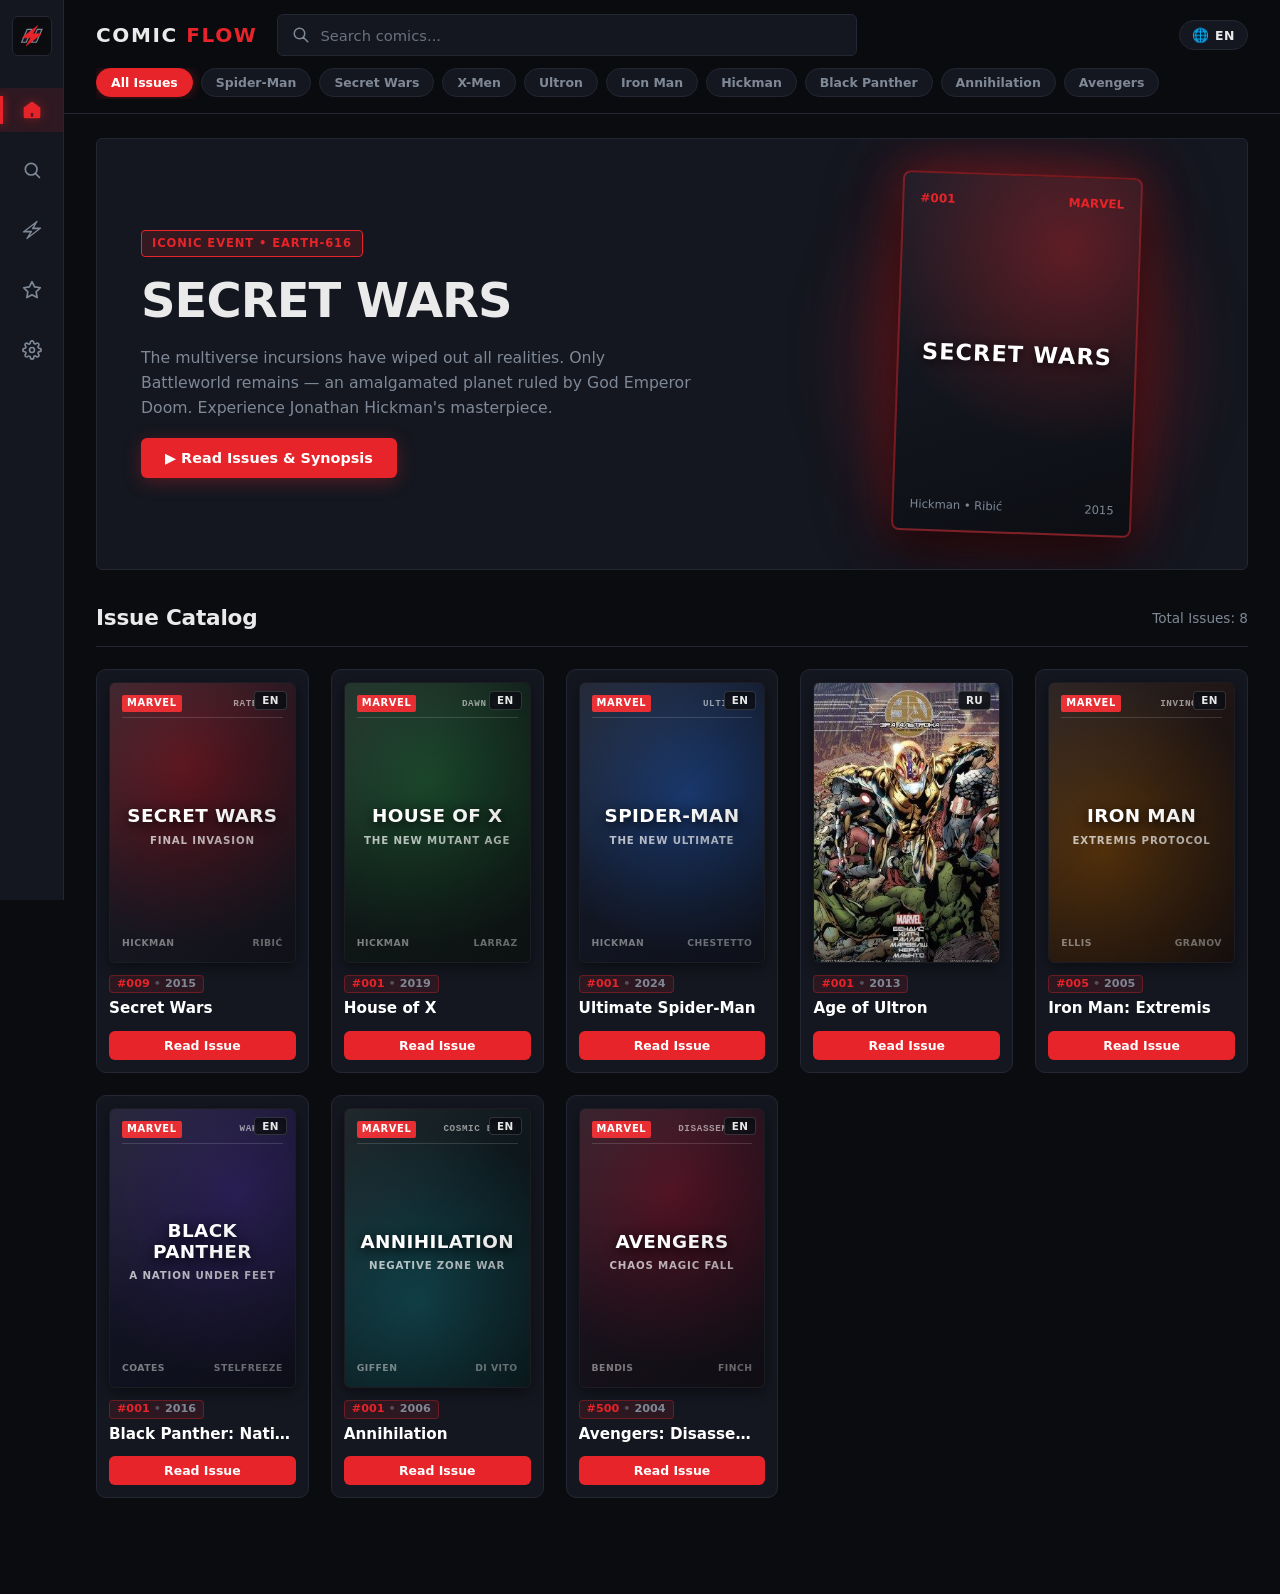
==== index.html @ 9a9f8f27 "refactor(catalog): remove hardcoded static cards and timeline items in favor of dynamic JS rendering" ====
<!DOCTYPE html>
<html lang="uk">

<head>
    <meta charset="UTF-8">
    <meta name="viewport" content="width=device-width, initial-scale=1.0, viewport-fit=cover">
    <title>ComicFlow</title>
    <meta name="theme-color" id="meta-theme-color" content="#0B0C10">
    <meta name="mobile-web-app-capable" content="yes">
    <meta name="apple-mobile-web-app-capable" content="yes">
    <meta name="apple-mobile-web-app-status-bar-style" content="black-translucent">
    <meta name="apple-mobile-web-app-title" content="ComicFlow">
    <meta name="application-name" content="ComicFlow">
    <link id="dynamic-favicon" rel="icon" type="image/svg+xml" href="favicon.svg">
    <link id="dynamic-apple-icon" rel="apple-touch-icon" href="favicon.svg">
    <link rel="manifest" href="manifest.json">
    <link rel="stylesheet" href="comicflow.css">
    <script>
        try {
            const a = localStorage.getItem('comicflow_accent');
            if (a) {
                document.documentElement.style.setProperty('--accent', a);
                const h = a.replace('#', '');
                const r = parseInt(h.substring(0, 2), 16);
                const g = parseInt(h.substring(2, 4), 16);
                const b = parseInt(h.substring(4, 6), 16);
                document.documentElement.style.setProperty('--accent-rgb', `${r}, ${g}, ${b}`);
            }
        } catch (_) { }
    </script>
    <script src="comicflow.js" defer></script>
</head>

<body>
    <div id="preloader-overlay" class="preloader-overlay">
        <div class="logo-link anim-strike no-box" id="preloader-logo" style="--logo-size: 88px;" title="ComicFlow">
            <svg class="logo-icon" viewBox="0 0 64 64" fill="none" xmlns="http://www.w3.org/2000/svg">
                <polygon class="panel-left" pathLength="100" points="10,46 22,18 32,18 20,46" fill="#141720"
                    stroke="var(--text-muted)" stroke-width="2.5"></polygon>
                <polygon class="panel-right" pathLength="100" points="32,46 44,18 54,18 42,46" fill="#141720"
                    stroke="var(--text-muted)" stroke-width="2.5"></polygon>
                <g class="bolt-anim">
                    <g class="bolt-pos" transform="translate(32, 32) skewX(-25) scale(2.15) translate(-12, -12)">
                        <path class="bolt-path" pathLength="100"
                            d="M13 2L4.09344 12.6879C3.74463 13.1064 3.57023 13.3157 3.56756 13.4925C3.56524 13.6461 3.63372 13.7923 3.75324 13.8889C3.89073 14 4.16316 14 4.70802 14H12L11 22L19.9065 11.3121C20.2553 10.8936 20.4297 10.6843 20.4324 10.5075C20.4347 10.3539 20.3663 10.2077 20.2467 10.1111C20.1092 10 19.8368 10 19.292 10H12L13 2Z">
                        </path>
                    </g>
                </g>
            </svg>
        </div>
        <div class="preloader-meta">
            <div class="preloader-text">
                Завантаження <span class="preloader-comic">Comic</span><span class="preloader-flow">Flow</span>
            </div>
            <div class="loader-bar-track">
                <div class="loader-bar-fill"></div>
            </div>
        </div>
    </div>

    <div class="app-container">
        <aside class="sidebar" aria-label="Навігація">
            <div class="logo-link anim-strike" id="logo-button" title="ComicFlow">
                <svg class="logo-icon" viewBox="0 0 64 64" fill="none" xmlns="http://www.w3.org/2000/svg">
                    <polygon class="panel-left" pathLength="100" points="10,46 22,18 32,18 20,46" fill="#141720"
                        stroke="var(--text-muted)" stroke-width="2.5"></polygon>
                    <polygon class="panel-right" pathLength="100" points="32,46 44,18 54,18 42,46" fill="#141720"
                        stroke="var(--text-muted)" stroke-width="2.5"></polygon>
                    <g class="bolt-anim">
                        <g class="bolt-pos" transform="translate(32, 32) skewX(-25) scale(2.15) translate(-12, -12)">
                            <path class="bolt-path" pathLength="100"
                                d="M13 2L4.09344 12.6879C3.74463 13.1064 3.57023 13.3157 3.56756 13.4925C3.56524 13.6461 3.63372 13.7923 3.75324 13.8889C3.89073 14 4.16316 14 4.70802 14H12L11 22L19.9065 11.3121C20.2553 10.8936 20.4297 10.6843 20.4324 10.5075C20.4347 10.3539 20.3663 10.2077 20.2467 10.1111C20.1092 10 19.8368 10 19.292 10H12L13 2Z">
                            </path>
                        </g>
                    </g>
                </svg>
            </div>

            <nav class="sidebar-nav">
                <button class="nav-btn active" data-view="home" data-i18n-title="navHome" title="Головна"><svg
                        viewBox="0 0 24 24" fill="none" stroke="currentColor" stroke-width="2" stroke-linecap="round"
                        stroke-linejoin="round">
                        <path fill-rule="evenodd" clip-rule="evenodd"
                            d="M3 9.5L12 3l9 6.5V20a1 1 0 0 1-1 1H4a1 1 0 0 1-1-1V9.5z M9.5 21v-6a0.5.5 0 0 1 .5-.5h4a0.5.5 0 0 1 .5.5v6z">
                        </path>
                    </svg></button>
                <button class="nav-btn" data-view="search" id="nav-search-btn" data-i18n-title="navSearch"
                    title="Пошук"><svg viewBox="0 0 24 24" fill="none" stroke="currentColor" stroke-width="2"
                        stroke-linecap="round" stroke-linejoin="round">
                        <circle cx="11" cy="11" r="7"></circle>
                        <line x1="21" y1="21" x2="16" y2="16"></line>
                    </svg></button>
                <button class="nav-btn" data-view="chronology" data-i18n-title="navChronology" title="Хронології"><svg
                        viewBox="0 0 24 24" fill="none" stroke="currentColor" stroke-width="2" stroke-linecap="round"
                        stroke-linejoin="round">
                        <g class="chrono-nav-bolt" transform="translate(12, 12) skewX(-25) translate(-12, -12)">
                            <polygon points="13 2 3 14 12 14 11 22 21 10 12 10 13 2"></polygon>
                        </g>
                    </svg></button>
                <button class="nav-btn" data-view="bookmarks" data-i18n-title="navBookmarks" title="Закладки"><svg
                        viewBox="0 0 24 24" fill="none" stroke="currentColor" stroke-width="2" stroke-linecap="round"
                        stroke-linejoin="round">
                        <polygon
                            points="12 2 15.09 8.26 22 9.27 17 14.14 18.18 21.02 12 17.77 5.82 21.02 7 14.14 2 9.27 8.91 8.26 12 2">
                        </polygon>
                    </svg></button>
                <button class="nav-btn" data-view="settings" data-action="settings" data-i18n-title="navSettings"
                    title="Налаштування"><svg viewBox="0 0 24 24" fill="none" stroke="currentColor" stroke-width="2"
                        stroke-linecap="round" stroke-linejoin="round">
                        <path fill-rule="evenodd" clip-rule="evenodd"
                            d="M19.4 15a1.65 1.65 0 0 0 .33 1.82l.06.06a2 2 0 0 1 0 2.83 2 2 0 0 1-2.83 0l-.06-.06a1.65 1.65 0 0 0-1.82-.33 1.65 1.65 0 0 0-1 1.51V21a2 2 0 0 1-2 2 2 2 0 0 1-2-2v-.09A1.65 1.65 0 0 0 9 19.4a1.65 1.65 0 0 0-1.82.33l-.06.06a2 2 0 0 1-2.83 0 2 2 0 0 1 0-2.83l.06-.06a1.65 1.65 0 0 0 .33-1.82 1.65 1.65 0 0 0-1.51-1H3a2 2 0 0 1-2-2 2 2 0 0 1 2-2h.09A1.65 1.65 0 0 0 4.6 9a1.65 1.65 0 0 0-.33-1.82l-.06-.06a2 2 0 0 1 0-2.83 2 2 0 0 1 2.83 0l.06.06a1.65 1.65 0 0 0 1.82.33H9a1.65 1.65 0 0 0 1-1.51V3a2 2 0 0 1 2-2 2 2 0 0 1 2 2v.09a1.65 1.65 0 0 0 1 1.51 1.65 1.65 0 0 0 1.82-.33l.06-.06a2 2 0 0 1 2.83 0 2 2 0 0 1 0 2.83l-.06.06a1.65 1.65 0 0 0-.33 1.82V9a1.65 1.65 0 0 0 1.51 1H21a2 2 0 0 1 2 2 2 2 0 0 1-2 2h-.09a1.65 1.65 0 0 0-1.51 1zM12 9a3 3 0 1 0 0 6 3 3 0 1 0 0-6z">
                        </path>
                    </svg></button>
            </nav>
        </aside>

        <div class="main-content">
            <header class="header">
                <div class="header-top">
                    <div class="brand-box" id="brand-button">
                        <div class="brand-title">COMIC <span>FLOW</span></div>
                    </div>

                    <form class="search-form" id="search-form">
                        <label for="search-input">
                            <input required="" autocomplete="off" placeholder="Пошук..." id="search-input" type="text">
                            <div class="search-icon" role="button" aria-label="Пошук">
                                <svg stroke-width="2" stroke="currentColor" viewBox="0 0 24 24" fill="none"
                                    xmlns="http://www.w3.org/2000/svg" class="swap-on">
                                    <path d="M21 21l-6-6m2-5a7 7 0 11-14 0 7 7 0 0114 0z" stroke-linejoin="round"
                                        stroke-linecap="round"></path>
                                </svg>
                            </div>
                            <button type="reset" class="search-close-btn" id="search-clear-btn"
                                aria-label="Очистити пошук">
                                <svg viewBox="0 0 20 20" xmlns="http://www.w3.org/2000/svg">
                                    <path clip-rule="evenodd"
                                        d="M4.293 4.293a1 1 0 011.414 0L10 8.586l4.293-4.293a1 1 0 111.414 1.414L11.414 10l4.293 4.293a1 1 0 01-1.414 1.414L10 11.414l-4.293 4.293a1 1 0 01-1.414-1.414L8.586 10 4.293 5.707a1 1 0 010-1.414z"
                                        fill-rule="evenodd"></path>
                                </svg>
                            </button>
                        </label>
                    </form>
                    <div class="lang-switch-box">
                        <button class="lang-btn" id="lang-menu-btn" aria-label="Зміна мови" title="Мова / Language">
                            <span class="lang-globe">🌐</span>
                            <span class="lang-curr-label" id="lang-curr-label">UA</span>
                        </button>
                    </div>
                </div>

                <div class="tags-bar" id="tags-bar" role="tablist"></div>
            </header>

            <div class="views-container">
                <section class="app-view active" id="view-home">
                    <section class="hero">
                        <div class="hero-content">
                            <span class="badge">Культова подія • Earth-616</span>
                            <h1 class="hero-title">SECRET WARS</h1>
                            <p class="hero-desc">
                                Зіткнення мультивсесвітів знищило залишки реальності. Залишився лише Світ Битв — планета
                                під абсолютною владою Доктора Дума. Пориньте у культову сагу Джонатана Гікмана та
                                дізнайтеся, як герої борються за відновлення всесвіту.
                            </p>
                            <button class="hero-read-btn js-open-title" data-comic-id="secret-wars">
                                ▶ До випусків та опису
                            </button>
                        </div>

                        <div class="hero-art">
                            <div class="hero-poster">
                                <div class="poster-header">
                                    <span>#001</span>
                                    <span>MARVEL</span>
                                </div>
                                <div class="poster-logo">SECRET WARS</div>
                                <div class="poster-footer">
                                    <span>Hickman • Ribić</span>
                                    <span>2015</span>
                                </div>
                            </div>
                        </div>
                    </section>

                    <main class="catalog">
                        <div class="catalog-header">
                            <h2 data-i18n="catalogTitle">Каталог випусків</h2>
                            <span class="results-counter" id="results-counter"></span>
                        </div>

                        <div class="catalog-grid" id="catalog-grid">
                            <div class="empty-state" id="empty-state" style="display: none;">
                                <div class="empty-icon">⌕</div>
                                <div class="empty-title" data-i18n="emptyTitle">Нічого не знайдено</div>
                                <div class="empty-desc" data-i18n="emptyDesc">За вашим запитом не знайдено жодного
                                    випуску. Спробуйте змінити ключове слово або скористайтеся підказками вгорі.</div>
                                <button class="reset-search-btn" id="reset-search-btn" data-i18n="emptyBtn">Показати всі
                                    випуски</button>
                            </div>
                        </div>
                    </main>
                </section>

                <section class="app-view" id="view-search">
                    <div class="panel-page">

                        <div class="search-top-bar-row">
                            <button class="back-to-catalog-btn mobile-search-back-btn"
                                title="Назад до каталогу">←</button>
                            <form class="search-form search-panel-form" id="search-panel-form">
                                <label for="search-panel-input">
                                    <input required="" autocomplete="off" placeholder="Пошук..." id="search-panel-input"
                                        type="text">
                                    <div class="search-icon" role="button" aria-label="Пошук">
                                        <svg stroke-width="2" stroke="currentColor" viewBox="0 0 24 24" fill="none"
                                            xmlns="http://www.w3.org/2000/svg" class="swap-on">
                                            <path d="M21 21l-6-6m2-5a7 7 0 11-14 0 7 7 0 0114 0z"
                                                stroke-linejoin="round" stroke-linecap="round"></path>
                                        </svg>
                                    </div>
                                    <button type="reset" class="search-close-btn" id="search-panel-clear"
                                        aria-label="Очистити пошук">
                                        <svg viewBox="0 0 20 20" xmlns="http://www.w3.org/2000/svg">
                                            <path clip-rule="evenodd"
                                                d="M4.293 4.293a1 1 0 011.414 0L10 8.586l4.293-4.293a1 1 0 111.414 1.414L11.414 10l4.293 4.293a1 1 0 01-1.414 1.414L10 11.414l-4.293 4.293a1 1 0 01-1.414-1.414L8.586 10 4.293 5.707a1 1 0 010-1.414z"
                                                fill-rule="evenodd"></path>
                                        </svg>
                                    </button>
                                </label>
                            </form>
                        </div>

                        <div class="search-section" id="search-history-section">
                            <div class="search-section-header">
                                <span class="search-section-title" data-i18n="searchRecent">⏱ Останні пошуки</span>
                                <button type="button" class="search-clear-history-btn" id="clear-all-history"
                                    data-i18n="searchClearAll">Очистити
                                    все</button>
                            </div>
                            <div class="history-tags-list" id="history-tags-list"></div>
                        </div>

                        <div class="search-section">
                            <div class="search-section-header">
                                <span class="search-section-title" data-i18n="searchTrending">🔥 Популярне зараз у
                                    тренді</span>
                            </div>
                            <div class="trending-grid" id="trending-grid">
                                <div class="trending-item" data-query="Secret Wars">
                                    <div class="trending-left">
                                        <span class="trending-rank">1</span>
                                        <span class="trending-query">Secret Wars</span>
                                    </div>
                                    <span class="trending-badge" data-i18n="trendingMultiverse">Мультивсесвіт</span>
                                </div>
                                <div class="trending-item" data-query="Spider-Man">
                                    <div class="trending-left">
                                        <span class="trending-rank">2</span>
                                        <span class="trending-query">Spider-Man</span>
                                    </div>
                                    <span class="trending-badge">Ultimate 1610</span>
                                </div>
                                <div class="trending-item" data-query="House of X">
                                    <div class="trending-left">
                                        <span class="trending-rank">3</span>
                                        <span class="trending-query">House of X</span>
                                    </div>
                                    <span class="trending-badge" data-i18n="trendingKrakoa">Кракоа</span>
                                </div>
                                <div class="trending-item" data-query="Ultron">
                                    <div class="trending-left">
                                        <span class="trending-rank">4</span>
                                        <span class="trending-query">Age of Ultron</span>
                                    </div>
                                    <span class="trending-badge" data-i18n="trendingCrossover">Кросовер</span>
                                </div>
                                <div class="trending-item" data-query="Annihilation">
                                    <div class="trending-left">
                                        <span class="trending-rank">5</span>
                                        <span class="trending-query">Annihilation</span>
                                    </div>
                                    <span class="trending-badge" data-i18n="trendingCosmos">Космос</span>
                                </div>
                                <div class="trending-item" data-query="Iron Man">
                                    <div class="trending-left">
                                        <span class="trending-rank">6</span>
                                        <span class="trending-query">Iron Man: Extremis</span>
                                    </div>
                                    <span class="trending-badge" data-i18n="trendingClassic">Класика</span>
                                </div>
                            </div>
                        </div>

                        <div class="search-section">
                            <div class="search-section-header">
                                <span class="search-section-title" data-i18n="searchQuickFilters">⚡ Швидкі
                                    фільтри</span>
                            </div>
                            <div class="filter-categories-grid">
                                <div class="filter-category-card">
                                    <span class="filter-category-name" data-i18n="filterUniverses">Всесвіти</span>
                                    <div class="filter-category-chips">
                                        <button class="quick-filter-chip" data-query="616">Earth-616</button>
                                        <button class="quick-filter-chip" data-query="1610">Ultimate 1610</button>
                                        <button class="quick-filter-chip" data-query="cosmic"
                                            data-i18n="filterCosmic">Космічні саги</button>
                                    </div>
                                </div>
                                <div class="filter-category-card">
                                    <span class="filter-category-name" data-i18n="filterAuthors">Автори</span>
                                    <div class="filter-category-chips">
                                        <button class="quick-filter-chip" data-query="Гікман">Джонатан Гікман</button>
                                        <button class="quick-filter-chip" data-query="Бендіс">Браян Бендіс</button>
                                        <button class="quick-filter-chip" data-query="Елліс">Воррен Елліс</button>
                                    </div>
                                </div>
                                <div class="filter-category-card">
                                    <span class="filter-category-name" data-i18n="filterTeams">Команди та події</span>
                                    <div class="filter-category-chips">
                                        <button class="quick-filter-chip" data-query="Avengers"
                                            data-i18n="filterAvengers">Месники</button>
                                        <button class="quick-filter-chip" data-query="X-Men" data-i18n="filterXMen">Люди
                                            Ікс</button>
                                        <button class="quick-filter-chip" data-query="events"
                                            data-i18n="filterEvents">Глобальні події</button>
                                    </div>
                                </div>
                            </div>
                        </div>
                    </div>
                </section>

                <section class="app-view" id="view-chronology">
                    <div class="panel-page">
                        <div class="panel-header-bar">
                            <div class="panel-heading-wrap">
                                <button class="back-to-catalog-btn" data-i18n-title="backToCatalog"
                                    title="Назад до каталогу">←</button>
                                <div>
                                    <h2 class="panel-title" data-i18n="timelineTitle">Хронології та порядок читання</h2>
                                </div>
                            </div>
                        </div>

                        <div class="event-tabs">
                            <button class="event-tab-btn active" data-event="secret-wars">Secret Wars (2015)</button>
                            <button class="event-tab-btn" data-event="age-of-ultron">Age of Ultron (2013)</button>
                            <button class="event-tab-btn" data-event="annihilation">Annihilation (2006)</button>
                        </div>

                        <div class="timeline-flow" id="timeline-flow"></div>
                    </div>
                </section>

                <section class="app-view" id="view-bookmarks">
                    <div class="panel-page">
                        <div class="panel-header-bar">
                            <div class="panel-heading-wrap">
                                <button class="back-to-catalog-btn" data-i18n-title="backToCatalog"
                                    title="Назад до каталогу">←</button>
                                <div>
                                    <h2 class="panel-title" data-i18n="bookmarksTitle">Моя бібліотека та закладки</h2>
                                </div>
                            </div>
                        </div>

                        <div class="search-section">
                            <span class="search-section-title" data-i18n="secContinueReading">📖 Продовжити
                                читання</span>
                            <div class="continue-grid" id="continue-reading-grid"></div>
                        </div>

                        <div class="search-section">
                            <span class="search-section-title" data-i18n="secSavedComics">★ Збережені комікси на
                                потім</span>
                            <div class="catalog-grid" id="saved-comics-grid"
                                style="grid-template-columns: repeat(auto-fill, minmax(190px, 1fr));"></div>
                        </div>
                    </div>
                </section>



                <section class="app-view" id="view-title">
                    <div class="title-page">
                        <div class="title-breadcrumb-bar">
                            <button class="reader-back-to-title-btn" id="title-quick-back" data-i18n="backToCatalog">←
                                Назад до каталогу</button>
                            <div class="title-breadcrumbs">
                                <a class="breadcrumb-home" id="title-back-catalog" data-i18n="navHome">Каталог</a>
                                <span>›</span>
                                <span id="title-breadcrumb-name">Secret Wars</span>
                            </div>

                        </div>

                        <div class="title-hero-card">
                            <div class="title-header-group">
                                <h1 class="title-main-heading" id="title-main-heading">Secret Wars (2015)</h1>
                                <div class="title-orig-heading" id="title-orig-heading">Marvel Comics • Оригінал:
                                    Secret Wars #1-9</div>
                                <div class="title-rating-pill" id="title-rating-pill">★ 9.8 / 10</div>
                            </div>
                            <div class="title-cover-column">
                                <div class="title-cover-frame" id="title-cover-frame">
                                    <span class="card-lang-pill" id="title-cover-lang-pill">UA</span>
                                    <div class="title-cover-art" id="title-cover-art">
                                        <div class="cover-top-strip">
                                            <span class="cover-publisher" id="title-cover-publisher">MARVEL</span>
                                            <span class="cover-code" id="title-cover-code">RATED T+</span>
                                        </div>
                                        <div class="cover-artwork">
                                            <div class="cover-logo" id="title-cover-logo">SECRET WARS</div>
                                            <div class="cover-subtitle" id="title-cover-sub">FINAL INVASION</div>
                                        </div>
                                        <div class="cover-bottom-strip">
                                            <span id="title-cover-author">HICKMAN</span>
                                            <span id="title-cover-artist">RIBIĆ</span>
                                        </div>
                                    </div>
                                </div>
                            </div>

                            <div class="title-details-column">
                                <div class="title-actions-row">
                                    <button class="title-start-reading-btn" id="title-start-reading-btn"
                                        data-i18n="startReading">
                                        ▶ Почати читати #1
                                    </button>
                                    <button class="title-bookmark-btn" id="title-bookmark-btn" data-i18n="addBookmark">
                                        ★ Додати до закладок
                                    </button>
                                </div>

                                <div class="title-meta-table">
                                    <div class="title-meta-item">
                                        <span class="title-meta-label" data-i18n="metaYear">Рік випуску</span>
                                        <span class="title-meta-value" id="title-meta-year">2015</span>
                                    </div>
                                    <div class="title-meta-item">
                                        <span class="title-meta-label" data-i18n="metaPublisher">Видавець</span>
                                        <span class="title-meta-value" id="title-meta-publisher">Marvel Comics</span>
                                    </div>
                                    <div class="title-meta-item">
                                        <span class="title-meta-label" data-i18n="metaAuthor">Сценарист</span>
                                        <span class="title-meta-value" id="title-meta-author">Джонатан Гікман</span>
                                    </div>
                                    <div class="title-meta-item">
                                        <span class="title-meta-label" data-i18n="metaArtist">Художник</span>
                                        <span class="title-meta-value" id="title-meta-artist">Есад Рибич</span>
                                    </div>
                                    <div class="title-meta-item">
                                        <span class="title-meta-label" data-i18n="metaStatus">Статус</span>
                                        <span class="title-meta-value" id="title-meta-status">Завершено</span>
                                    </div>
                                    <div class="title-meta-item">
                                        <span class="title-meta-label" data-i18n="metaChapters">Розділів /
                                            Випусків</span>
                                        <span class="title-meta-value" id="title-meta-chapters">9 випусків</span>
                                    </div>
                                    <div class="title-meta-item">
                                        <span class="title-meta-label" data-i18n="metaScanLang">Мова видання</span>
                                        <span class="title-meta-value" id="title-meta-scanlang">Оригінал (RU)</span>
                                    </div>
                                </div>

                                <div class="title-genres-list" id="title-genres-list">
                                    <span class="title-genre-badge">Кросовер</span>
                                    <span class="title-genre-badge">Космічні події</span>
                                    <span class="title-genre-badge">Мультивсесвіт</span>
                                </div>
                            </div>
                        </div>

                        <section class="title-synopsis-section">
                            <h3 class="title-synopsis-heading" data-i18n="synopsisHeading">Опис та синопсис</h3>
                            <p class="title-synopsis-text" id="title-synopsis-text">
                                Зіткнення мультивсесвітів знищило залишки реальності...
                            </p>
                        </section>

                        <section class="chapters-section">
                            <div class="chapters-header-bar">
                                <h3 class="chapters-title" data-i18n="chaptersHeading">Список випусків та розділів</h3>
                                <span class="chapters-count-pill" id="chapters-count-pill">9 випусків</span>
                            </div>
                            <div class="chapters-list" id="chapters-list">
                            </div>
                        </section>
                    </div>
                </section>

                <section class="app-view" id="view-reader">
                    <div class="reader-page">
                        <header class="reader-navbar">
                            <div class="reader-navbar-left">
                                <button class="reader-back-to-title-btn" id="reader-back-to-title">
                                    <span class="back-btn-arrow">←</span>
                                    <span class="back-btn-label" data-i18n="readerBack">До опису</span>
                                </button>
                                <div class="reader-current-comic-info">
                                    <span class="reader-current-comic-title" id="reader-comic-title-nav">Secret
                                        Wars</span>
                                    <span class="reader-current-chapter-title" id="reader-chapter-title-nav">Випуск #1:
                                        The End Times</span>
                                </div>
                            </div>
                            <div class="reader-navbar-right">
                                <span class="reader-scan-lang-badge" id="reader-scan-lang-badge">RU</span>
                                <select class="reader-chapter-select" id="reader-chapter-select"
                                    aria-label="Вибір розділу">
                                </select>
                                <span class="reader-progress-indicator" id="reader-progress-indicator">Сторінка 1 з
                                    5</span>
                            </div>
                            <div class="reader-scroll-progress-line">
                                <div class="reader-scroll-progress-bar" id="reader-scroll-progress-bar"></div>
                            </div>
                        </header>

                        <main class="reader-strip-container" id="reader-strip">
                        </main>
                        <nav class="reader-page-nav-bar" id="reader-page-nav-bar" aria-label="Навігація сторінками">
                            <button class="reader-page-btn" id="reader-page-prev-btn">
                                <span class="reader-page-btn-icon">←</span>
                                <span data-i18n="readerPrevPage">Попередня</span>
                            </button>
                            <button class="reader-page-btn" id="reader-page-next-btn">
                                <span data-i18n="readerNextPage">Наступна</span>
                                <span class="reader-page-btn-icon">→</span>
                            </button>
                        </nav>
                    </div>
                </section>
            </div>
        </div>
    </div>
    <div class="settings-modal" id="settings-modal" role="dialog" aria-modal="true">
        <div class="settings-dialog">
            <div class="settings-header">
                <h3 class="settings-title" data-i18n="settingsTitle">Налаштування</h3>
                <button type="button" class="settings-close-btn" id="settings-close" aria-label="Закрити">×</button>
            </div>
            <div class="settings-body">
                <div class="settings-list">
                    <button type="button" class="settings-row" data-dialog="dialog-nav">
                        <span class="settings-row-label" data-i18n="settingsNav">Розташування меню навігації</span>
                        <span class="settings-row-value" id="settings-val-nav">Збоку</span>
                    </button>

                    <button type="button" class="settings-row" data-dialog="dialog-reader">
                        <span class="settings-row-label" data-i18n="settingsReader">Режим гортання в читалці</span>
                        <span class="settings-row-value" id="settings-val-reader">Вертикальний скрол</span>
                    </button>

                    <button type="button" class="settings-row" data-dialog="dialog-theme">
                        <span class="settings-row-label" data-i18n="settingsTheme">Акцентна тема інтерфейсу</span>
                        <span class="settings-row-value settings-row-theme-val" id="settings-val-theme">
                            <span class="theme-val-dot" id="settings-theme-dot"></span>
                            <span id="settings-val-theme-name">#E62429</span>
                        </span>
                    </button>

                    <button type="button" class="settings-row" data-dialog="dialog-lang">
                        <span class="settings-row-label" data-i18n="settingsLangHeading">Мова інтерфейсу та
                            видань</span>
                        <span class="settings-row-value" id="settings-val-lang">Українська</span>
                    </button>

                    <button type="button" class="settings-row settings-row-install" id="settings-install-row">
                        <span class="settings-row-label" data-i18n="settingsInstall">Встановити додаток</span>
                        <span class="settings-row-value" id="settings-val-install">
                            <span class="settings-install-pill" id="settings-install-btn-text" data-i18n="settingsInstallBtn">Встановити</span>
                        </span>
                    </button>
                </div>
            </div>
        </div>

        <div class="settings-subdialog-overlay" id="dialog-nav" role="dialog" aria-modal="true">
            <div class="settings-subdialog">
                <h4 class="subdialog-title" data-i18n="settingsNav">Розташування меню навігації</h4>
                <div class="subdialog-prompt" data-i18n="settingsNavPrompt">Оберіть де відображати панель навігації
                </div>
                <div class="subdialog-options">
                    <label class="subdialog-option">
                        <input type="radio" name="nav-position" value="bottom">
                        <span class="subdialog-radio-mark"></span>
                        <div class="subdialog-option-text">
                            <span class="option-title" data-i18n="settingsNavBottom">Знизу</span>
                        </div>
                    </label>
                    <label class="subdialog-option">
                        <input type="radio" name="nav-position" value="side">
                        <span class="subdialog-radio-mark"></span>
                        <div class="subdialog-option-text">
                            <span class="option-title" data-i18n="settingsNavSide">Збоку</span>
                        </div>
                    </label>
                </div>
                <div class="subdialog-actions">
                    <button type="button" class="subdialog-action-btn cancel-btn" data-close-dialog
                        data-i18n="btnCancel">Скасувати</button>
                    <button type="button" class="subdialog-action-btn save-btn" data-save-dialog="nav"
                        data-i18n="btnSave">Зберегти</button>
                </div>
            </div>
        </div>

        <div class="settings-subdialog-overlay" id="dialog-reader" role="dialog" aria-modal="true">
            <div class="settings-subdialog">
                <h4 class="subdialog-title" data-i18n="settingsReader">Режим гортання в читалці</h4>
                <div class="subdialog-prompt" data-i18n="settingsReaderPrompt">Оберіть спосіб перегляду сторінок</div>
                <div class="subdialog-options">
                    <label class="subdialog-option">
                        <input type="radio" name="reader-mode" value="page">
                        <span class="subdialog-radio-mark"></span>
                        <div class="subdialog-option-text">
                            <span class="option-title" data-i18n="settingsReaderPage">Посторінкове гортання</span>
                        </div>
                    </label>
                    <label class="subdialog-option">
                        <input type="radio" name="reader-mode" value="scroll" checked>
                        <span class="subdialog-radio-mark"></span>
                        <div class="subdialog-option-text">
                            <span class="option-title" data-i18n="settingsReaderScroll">Вертикальний скрол</span>
                        </div>
                    </label>
                </div>
                <div class="subdialog-actions">
                    <button type="button" class="subdialog-action-btn cancel-btn" data-close-dialog
                        data-i18n="btnCancel">Скасувати</button>
                    <button type="button" class="subdialog-action-btn save-btn" data-save-dialog="reader"
                        data-i18n="btnSave">Зберегти</button>
                </div>
            </div>
        </div>

        <div class="settings-subdialog-overlay" id="dialog-theme" role="dialog" aria-modal="true">
            <div class="settings-subdialog">
                <h4 class="subdialog-title" data-i18n="settingsTheme">Акцентна тема інтерфейсу</h4>
                <div class="subdialog-prompt" data-i18n="settingsThemePrompt">Оберіть кольорову гаму оформлення</div>
                <div class="theme-swatches" id="theme-swatches">
                    <button type="button" class="theme-swatch active" data-color="#E62429" data-rgb="230, 36, 41"
                        style="background:#E62429;" title="Crimson Marvel"></button>
                    <button type="button" class="theme-swatch" data-color="#1E88E5" data-rgb="30, 136, 229"
                        style="background:#1E88E5;" title="Spider Blue"></button>
                    <button type="button" class="theme-swatch" data-color="#8E24AA" data-rgb="142, 36, 170"
                        style="background:#8E24AA;" title="Cyber Violet"></button>
                    <button type="button" class="theme-swatch" data-color="#2E7D32" data-rgb="46, 125, 50"
                        style="background:#2E7D32;" title="Krakoa Emerald"></button>
                    <button type="button" class="theme-swatch" data-color="#F57C00" data-rgb="245, 124, 0"
                        style="background:#F57C00;" title="Stark Gold"></button>
                </div>

                <button type="button" class="color-picker-toggle-btn" id="color-picker-toggle-btn">
                    <span class="color-wheel-mini-icon"></span>
                    <span data-i18n="customColorPickerBtn">Власний колір (RGB / HEX)</span>
                    <span class="color-picker-chevron">▼</span>
                </button>

                <div class="color-picker-panel" id="color-picker-panel">
                    <div class="color-wheel-wrapper">
                        <canvas id="color-wheel-canvas" class="color-wheel-canvas" width="170" height="170"></canvas>
                        <div class="color-wheel-handle" id="color-wheel-handle"></div>
                    </div>
                    <div class="color-picker-controls">
                        <div class="color-preview-row">
                            <div class="color-current-preview" id="color-current-preview" title="Поточний колір"></div>
                            <input type="color" id="native-color-picker"
                                style="position:absolute;width:0;height:0;opacity:0;pointer-events:none;" tabindex="-1"
                                aria-hidden="true">
                            <div class="hex-input-wrap">
                                <span class="hex-prefix">#</span>
                                <input type="text" id="color-hex-input" class="color-hex-input" placeholder="E62429"
                                    spellcheck="false" autocomplete="off">
                            </div>
                        </div>
                        <div class="color-slider-row">
                            <div class="color-slider-header">
                                <span class="color-slider-label" data-i18n="colorBrightness">Яскравість</span>
                                <span class="color-slider-value" id="color-brightness-val">90%</span>
                            </div>
                            <input type="range" id="color-brightness-slider" class="color-brightness-slider" min="15"
                                max="100" value="90">
                        </div>
                    </div>
                </div>

                <div class="subdialog-actions">
                    <button type="button" class="subdialog-action-btn cancel-btn" data-close-dialog
                        data-i18n="btnCancel">Скасувати</button>
                    <button type="button" class="subdialog-action-btn save-btn" data-save-dialog="theme"
                        data-i18n="btnSave">Зберегти</button>
                </div>
            </div>
        </div>

        <div class="settings-subdialog-overlay" id="dialog-lang" role="dialog" aria-modal="true">
            <div class="settings-subdialog">
                <h4 class="subdialog-title" data-i18n="settingsLangHeading">Мова інтерфейсу та видань</h4>
                <div class="subdialog-prompt" data-i18n="settingsLangPrompt">Оберіть мову інтерфейсу та адаптації</div>
                <div class="subdialog-options">
                    <label class="subdialog-option">
                        <input type="radio" name="app-language" value="ua">
                        <span class="subdialog-radio-mark"></span>
                        <div class="subdialog-option-text">
                            <span class="option-title" data-i18n="settingsLangUa">Українська</span>
                        </div>
                    </label>
                    <label class="subdialog-option">
                        <input type="radio" name="app-language" value="en">
                        <span class="subdialog-radio-mark"></span>
                        <div class="subdialog-option-text">
                            <span class="option-title" data-i18n="settingsLangEn">English</span>
                        </div>
                    </label>
                    <label class="subdialog-option">
                        <input type="radio" name="app-language" value="ru">
                        <span class="subdialog-radio-mark"></span>
                        <div class="subdialog-option-text">
                            <span class="option-title" data-i18n="settingsLangRu">Русский</span>
                        </div>
                    </label>
                </div>
                <div class="subdialog-actions">
                    <button type="button" class="subdialog-action-btn cancel-btn" data-close-dialog
                        data-i18n="btnCancel">Скасувати</button>
                    <button type="button" class="subdialog-action-btn save-btn" data-save-dialog="lang"
                        data-i18n="btnSave">Зберегти</button>
                </div>
            </div>
        </div>

        <div class="settings-subdialog-overlay" id="dialog-install" role="dialog" aria-modal="true">
            <div class="settings-subdialog">
                <h4 class="subdialog-title" data-i18n="installDialogTitle">Встановлення ComicFlow</h4>
                <div class="subdialog-prompt" id="dialog-install-prompt" data-i18n="installDialogPrompt">Додайте ComicFlow на головний екран вашого пристрою для швидкого доступу та читання на весь екран.</div>
                <div class="subdialog-actions">
                    <button type="button" class="subdialog-action-btn cancel-btn" data-close-dialog data-i18n="btnClose">Закрити</button>
                    <button type="button" class="subdialog-action-btn save-btn" id="dialog-install-action-btn" data-i18n="settingsInstallBtn">Встановити</button>
                </div>
            </div>
        </div>


    </div>
</body>

</html>
---- comicflow.css ----
:root {
    --bg-main: #0B0C10;
    --bg-card: #141720;
    --bg-elevated: #1C202B;
    --text-main: #EAEAEA;
    --text-muted: #7F8896;
    --border: #232733;
    --radius: 6px;
    --accent: #E62429;
    --accent-rgb: 230, 36, 41;
    --accent-contrast: #FFFFFF;
    --anim-speed: 1.8s;
}

*,
*::before,
*::after {
    box-sizing: border-box;
    margin: 0;
    padding: 0;
}

html {
    overscroll-behavior-y: none;
    -webkit-text-size-adjust: 100%;
}

body {
    font-family: system-ui, -apple-system, BlinkMacSystemFont, 'Segoe UI', Roboto, sans-serif;
    background-color: var(--bg-main);
    color: var(--text-main);
    line-height: 1.5;
    overflow-x: hidden;
    overscroll-behavior-y: none;
    transition: background-color 0.25s ease, color 0.25s ease;
}

button,
input,
select {
    font-family: inherit;
    color: inherit;
    background: none;
    border: none;
    outline: none;
}

button {
    cursor: pointer;
}

.app-container {
    display: flex;
    min-height: 100vh;
    min-height: 100dvh;
}

.sidebar {
    width: 64px;
    background-color: var(--bg-card);
    border-right: 1px solid var(--border);
    position: fixed;
    top: 0;
    bottom: 0;
    left: 0;
    display: flex;
    flex-direction: column;
    align-items: center;
    padding: 16px 0;
    z-index: 150;
    transition: background-color 0.25s ease, border-color 0.25s ease;
    -webkit-transform: translate3d(0, 0, 0);
    transform: translate3d(0, 0, 0);
    -webkit-backface-visibility: hidden;
    backface-visibility: hidden;
}

.logo-link {
    width: var(--logo-size, 40px);
    height: var(--logo-size, 40px);
    display: grid;
    place-items: center;
    border-radius: var(--radius);
    background-color: var(--bg-main);
    border: 1px solid var(--border);
    transition: border-color 0.25s ease, box-shadow 0.25s ease, width 0.3s ease, height 0.3s ease;
    cursor: pointer;
    position: relative;
    user-select: none;
}

.sidebar .logo-link {
    margin-bottom: 32px;
}

.logo-link:hover {
    border-color: var(--accent);
    box-shadow: 0 0 16px rgba(var(--accent-rgb), 0.4);
}

.logo-icon {
    width: 78%;
    height: 78%;
    overflow: visible;
}

.bolt-path {
    fill: var(--accent);
    stroke: var(--accent);
    stroke-width: 0.6;
    stroke-linecap: round;
    stroke-linejoin: round;
}

.bolt-anim {
    transform-origin: 32px 32px;
}

.panel-left {
    transform-origin: 21px 32px;
}

.panel-right {
    transform-origin: 43px 32px;
}

.anim-strike .panel-left {
    animation: panelSlideLeft var(--anim-speed) cubic-bezier(0.22, 1, 0.36, 1) infinite;
}

.anim-strike .panel-right {
    animation: panelSlideRight var(--anim-speed) cubic-bezier(0.22, 1, 0.36, 1) infinite;
}

.anim-strike .bolt-anim {
    animation: boltStrike var(--anim-speed) cubic-bezier(0.16, 1, 0.3, 1) infinite;
}

.anim-strike .bolt-path {
    animation: boltFlash var(--anim-speed) cubic-bezier(0.16, 1, 0.3, 1) infinite;
}

.anim-strike.logo-link {
    animation: boxPulseStrike var(--anim-speed) ease-out infinite;
}

@keyframes panelSlideLeft {
    0% {
        opacity: 0;
        transform: translate(-9px, 21px) scale(0.85);
    }

    20%,
    75% {
        opacity: 1;
        transform: translate(0, 0) scale(1);
        stroke: var(--text-muted);
    }

    36% {
        stroke: var(--text-main);
    }

    90%,
    100% {
        opacity: 0;
        transform: translate(6px, -14px) scale(0.94);
    }
}

@keyframes panelSlideRight {

    0%,
    8% {
        opacity: 0;
        transform: translate(9px, -21px) scale(0.85);
    }

    28%,
    75% {
        opacity: 1;
        transform: translate(0, 0) scale(1);
        stroke: var(--text-muted);
    }

    36% {
        stroke: var(--text-main);
    }

    92%,
    100% {
        opacity: 0;
        transform: translate(-6px, 14px) scale(0.94);
    }
}

@keyframes boltStrike {

    0%,
    24% {
        opacity: 0;
        transform: translate(10px, -20px) scale(1.25);
        filter: drop-shadow(0 0 0 rgba(var(--accent-rgb), 0));
    }

    34% {
        opacity: 1;
        transform: translate(-1px, 2px) scale(1.08);
        filter: drop-shadow(0 0 14px rgba(var(--accent-rgb), 1)) drop-shadow(0 0 26px rgba(var(--accent-rgb), 0.75));
    }

    44%,
    75% {
        opacity: 1;
        transform: translate(0, 0) scale(1);
        filter: drop-shadow(0 0 8px rgba(var(--accent-rgb), 0.55));
    }

    90%,
    100% {
        opacity: 0;
        transform: translate(-7px, 15px) scale(0.9);
        filter: drop-shadow(0 0 0 rgba(var(--accent-rgb), 0));
    }
}

@keyframes boltFlash {

    0%,
    28%,
    45%,
    100% {
        fill: var(--accent);
        stroke: var(--accent);
    }

    34%,
    38% {
        fill: #FFFFFF;
        stroke: #FFFFFF;
    }
}

@keyframes boxPulseStrike {

    0%,
    30%,
    85%,
    100% {
        border-color: var(--border);
        box-shadow: 0 0 0 rgba(var(--accent-rgb), 0);
    }

    35% {
        border-color: rgba(var(--accent-rgb), 0.75);
        box-shadow: 0 0 22px rgba(var(--accent-rgb), 0.35), inset 0 0 12px rgba(var(--accent-rgb), 0.15);
    }

    50% {
        border-color: rgba(var(--accent-rgb), 0.3);
        box-shadow: 0 0 10px rgba(var(--accent-rgb), 0.15);
    }
}

.anim-draw .panel-left,
.anim-draw .panel-right {
    stroke-dasharray: 100;
    stroke-dashoffset: 100;
    animation: drawPanels var(--anim-speed) ease-in-out infinite;
}

.anim-draw .panel-right {
    animation-delay: calc(var(--anim-speed) * 0.08);
}

.anim-draw .bolt-path {
    stroke: var(--accent);
    stroke-width: 1.7;
    stroke-linecap: round;
    stroke-linejoin: round;
    stroke-dasharray: 100;
    stroke-dashoffset: 100;
    animation: drawBolt var(--anim-speed) ease-in-out infinite;
}

.anim-draw .bolt-anim {
    animation: drawBoltGlow var(--anim-speed) ease-in-out infinite;
}

@keyframes drawPanels {
    0% {
        stroke-dashoffset: 100;
        fill: rgba(20, 23, 32, 0);
    }

    40% {
        stroke-dashoffset: 0;
        fill: rgba(20, 23, 32, 0);
    }

    55%,
    78% {
        stroke-dashoffset: 0;
        fill: #141720;
    }

    95%,
    100% {
        stroke-dashoffset: -100;
        fill: rgba(20, 23, 32, 0);
    }
}

@keyframes drawBolt {

    0%,
    14% {
        stroke-dashoffset: 100;
        fill: rgba(var(--accent-rgb), 0);
    }

    48% {
        stroke-dashoffset: 0;
        fill: rgba(var(--accent-rgb), 0.15);
    }

    60%,
    80% {
        stroke-dashoffset: 0;
        fill: var(--accent);
    }

    95%,
    100% {
        stroke-dashoffset: -100;
        fill: rgba(var(--accent-rgb), 0);
    }
}

@keyframes drawBoltGlow {

    0%,
    45%,
    95%,
    100% {
        filter: drop-shadow(0 0 0 rgba(var(--accent-rgb), 0));
        transform: scale(1);
    }

    62% {
        filter: drop-shadow(0 0 12px rgba(var(--accent-rgb), 0.85));
        transform: scale(1.04);
    }

    78% {
        filter: drop-shadow(0 0 6px rgba(var(--accent-rgb), 0.5));
        transform: scale(1);
    }
}

.anim-wave .panel-left {
    animation: wavePanelL var(--anim-speed) ease-in-out infinite;
}

.anim-wave .panel-right {
    animation: wavePanelR var(--anim-speed) ease-in-out infinite;
}

.anim-wave .bolt-anim {
    animation: waveBolt var(--anim-speed) ease-in-out infinite;
}

@keyframes wavePanelL {

    0%,
    100% {
        transform: translate(0, 0);
        stroke: var(--text-muted);
    }

    25% {
        transform: translate(-2.5px, -5px);
        stroke: var(--text-main);
    }

    55% {
        transform: translate(0, 0);
        stroke: var(--text-muted);
    }
}

@keyframes wavePanelR {

    0%,
    18%,
    75%,
    100% {
        transform: translate(0, 0);
        stroke: var(--text-muted);
    }

    45% {
        transform: translate(2.5px, 5px);
        stroke: var(--text-main);
    }
}

@keyframes waveBolt {

    0%,
    100% {
        transform: scale(1);
        filter: drop-shadow(0 0 4px rgba(var(--accent-rgb), 0.35));
    }

    35% {
        transform: scale(1.12);
        filter: drop-shadow(0 0 15px rgba(var(--accent-rgb), 0.95));
    }

    65% {
        transform: scale(0.96);
    }
}

.anim-glitch .logo-icon {
    animation: glitchShake var(--anim-speed) steps(2, end) infinite;
}

.anim-glitch .bolt-anim {
    animation: glitchBolt var(--anim-speed) infinite;
}

.anim-glitch .panel-left {
    animation: glitchPanelL var(--anim-speed) infinite;
}

.anim-glitch .panel-right {
    animation: glitchPanelR var(--anim-speed) infinite;
}

@keyframes glitchBolt {

    0%,
    27%,
    35%,
    68%,
    100% {
        transform: translate(0, 0);
        filter: drop-shadow(0 0 6px rgba(var(--accent-rgb), 0.5));
    }

    29% {
        transform: translate(-2.5px, 1px) skewX(-10deg);
        filter: drop-shadow(4px 0 0 #00f0ff) drop-shadow(-4px 0 0 var(--accent));
    }

    31% {
        transform: translate(2.5px, -1px) skewX(8deg);
        filter: drop-shadow(-3px 0 0 #00f0ff) drop-shadow(3px 0 0 #ffffff);
    }

    33% {
        transform: scale(1.08);
    }

    70% {
        opacity: 0.35;
        transform: translate(1px, -2px);
    }

    72% {
        opacity: 1;
        transform: translate(0, 0);
    }
}

@keyframes glitchPanelL {

    0%,
    26%,
    35%,
    100% {
        transform: translate(0, 0);
    }

    28% {
        transform: translate(-4px, 1px);
        stroke: var(--accent);
    }

    31% {
        transform: translate(2px, -1px);
    }
}

@keyframes glitchPanelR {

    0%,
    26%,
    35%,
    100% {
        transform: translate(0, 0);
    }

    29% {
        transform: translate(4px, -1px);
        stroke: var(--text-main);
    }

    32% {
        transform: translate(-2px, 1px);
    }
}

@keyframes glitchShake {

    0%,
    26%,
    35%,
    100% {
        transform: translate(0, 0);
    }

    28% {
        transform: translate(-1px, 1px);
    }

    31% {
        transform: translate(1px, -1px);
    }
}

.preloader-overlay {
    position: fixed;
    inset: 0;
    background-color: var(--bg-main);
    z-index: 9999;
    display: flex;
    flex-direction: column;
    align-items: center;
    justify-content: center;
    gap: 22px;
    transition: opacity 0.45s ease, visibility 0.45s ease;
    background-image: radial-gradient(circle at center, rgba(var(--accent-rgb), 0.08) 0%, transparent 68%);
}

#preloader-logo {
    background: transparent !important;
    border: none !important;
    box-shadow: none !important;
    animation: none !important;
}

.preloader-overlay.hidden-overlay {
    opacity: 0;
    visibility: hidden;
    pointer-events: none;
}

.preloader-meta {
    display: flex;
    flex-direction: column;
    align-items: center;
    gap: 12px;
}

.preloader-text {
    font-size: 11px;
    font-weight: 600;
    letter-spacing: 0.18em;
    text-transform: uppercase;
    color: var(--text-muted);
}

.preloader-comic {
    color: var(--text-main);
}

.preloader-flow {
    color: var(--accent);
}

.loader-bar-track {
    width: 140px;
    height: 3px;
    background: var(--bg-elevated);
    border-radius: 999px;
    overflow: hidden;
    position: relative;
    border: 1px solid rgba(255, 255, 255, 0.05);
}

.loader-bar-fill {
    position: absolute;
    top: 0;
    left: 0;
    bottom: 0;
    width: 45%;
    background: var(--accent);
    box-shadow: 0 0 12px var(--accent);
    border-radius: 999px;
    animation: barSlide 1.3s cubic-bezier(0.4, 0, 0.2, 1) infinite;
}

@keyframes barSlide {
    0% {
        left: -45%;
        width: 35%;
    }

    50% {
        width: 60%;
    }

    100% {
        left: 100%;
        width: 35%;
    }
}

.sidebar-nav {
    display: flex;
    flex-direction: column;
    gap: 16px;
    width: 100%;
}

.nav-btn {
    width: 100%;
    height: 44px;
    display: grid;
    place-items: center;
    position: relative;
    color: var(--text-muted);
    font-size: 1.15rem;
    transition: color 0.2s, background-color 0.2s;
}

.nav-btn svg {
    width: 20px;
    height: 20px;
    display: block;
    stroke: currentColor;
    fill: none;
    transition: transform 0.2s ease, stroke 0.2s ease, color 0.2s ease, fill 0.2s ease;
}

.nav-btn:hover {
    color: var(--text-main);
    background-color: rgba(var(--accent-rgb), 0.08);
}

.nav-btn:hover svg {
    transform: scale(1.08);
}

.nav-btn.active {
    color: var(--accent);
    background-color: rgba(var(--accent-rgb), 0.12);
}

.nav-btn.active svg {
    color: var(--accent);
    stroke: var(--accent);
    filter: drop-shadow(0 0 6px rgba(var(--accent-rgb), 0.45));
}

.nav-btn.active[data-view="home"] svg path,
.nav-btn.active[data-view="chronology"] svg polygon,
.nav-btn.active[data-view="bookmarks"] svg polygon,
.nav-btn.active[data-view="settings"] svg path,
.nav-btn.active[data-action="settings"] svg path,
body:has(#settings-modal.open) .nav-btn[data-action="settings"] svg path,
body:has(#settings-modal.open) .nav-btn[data-view="settings"] svg path {
    fill: var(--accent);
}

.nav-btn.active::before,
.nav-btn:hover::before {
    content: "";
    position: absolute;
    left: 0;
    top: 8px;
    bottom: 8px;
    width: 3px;
    background-color: var(--accent);
    box-shadow: 0 0 8px var(--accent);
}

.main-content {
    flex: 1;
    margin-left: 64px;
    display: flex;
    flex-direction: column;
    min-width: 0;
    transition: margin 0.25s ease;
}

.header {
    position: sticky;
    top: 0;
    z-index: 30;
    background: rgba(11, 12, 16, 0.92);
    backdrop-filter: blur(14px);
    border-bottom: 1px solid var(--border);
    padding: 14px 32px;
    display: flex;
    flex-direction: column;
    gap: 12px;
    min-width: 0;
    max-width: 100%;
    box-sizing: border-box;
}

.header-top {
    display: flex;
    align-items: center;
    gap: 20px;
    flex-wrap: wrap;
}

.brand-box {
    display: flex;
    align-items: center;
    gap: 12px;
    cursor: pointer;
}

.brand-title {
    font-weight: 900;
    font-size: 1.25rem;
    letter-spacing: 0.08em;
    text-transform: uppercase;
}

.brand-title span {
    color: var(--accent);
    transition: color 0.25s ease;
}

.search-form {
    flex: 1;
    max-width: 580px;
    height: 42px;
    background: var(--bg-card);
    border: 1px solid var(--border);
    position: relative;
    border-radius: var(--radius);
    transition: background 0.3s, border-color 0.3s, box-shadow 0.3s;
}

.search-form:focus-within {
    border-color: var(--accent);
    box-shadow: 0 0 0 2px rgba(var(--accent-rgb), 0.2);
}

.search-form label {
    display: flex;
    align-items: center;
    width: 100%;
    height: 100%;
    position: relative;
    cursor: text;
}

.search-form input {
    width: 100%;
    height: 100%;
    padding-left: 42px;
    padding-right: 40px;
    outline: none;
    border: 0;
    background: transparent;
    color: var(--text-main);
    font-size: 0.92rem;
}

.search-form input::placeholder {
    color: var(--text-muted);
    opacity: 0.8;
}

.search-form svg {
    transition: color 0.3s ease, transform 0.2s ease;
    height: 18px;
    width: 18px;
}

.search-form .search-icon {
    position: absolute;
    left: 14px;
    top: 50%;
    transform: translateY(-50%);
    cursor: pointer;
    display: flex;
    justify-content: center;
    align-items: center;
    color: var(--text-muted);
    pointer-events: none;
    transition: color 0.3s ease;
}

.search-form input:focus~.search-icon svg {
    color: var(--accent);
}

.search-form .search-close-btn {
    background: none;
    border: none;
    right: 8px;
    top: 50%;
    transform: translateY(-50%);
    box-sizing: border-box;
    display: flex;
    align-items: center;
    justify-content: center;
    color: var(--text-muted);
    padding: 0;
    width: 24px;
    height: 24px;
    border-radius: 50%;
    transition: all 0.25s ease;
    opacity: 0;
    visibility: hidden;
    cursor: pointer;
    position: absolute;
    z-index: 10;
}

.search-form input:valid~.search-close-btn {
    opacity: 1;
    visibility: visible;
}

.search-form .search-close-btn:hover {
    color: var(--accent);
    background-color: rgba(var(--accent-rgb), 0.15);
}

.search-panel-form {
    max-width: 100%;
    height: 48px;
    border-radius: 10px;
}

.search-panel-form input {
    font-size: 1.05rem;
    padding-left: 46px;
    padding-right: 44px;
}

.search-panel-form .search-icon {
    left: 16px;
}

.search-panel-form .search-icon svg {
    width: 20px;
    height: 20px;
}

.search-panel-form .search-close-btn {
    right: 12px;
    width: 26px;
    height: 26px;
}

.search-top-bar-row {
    display: flex;
    align-items: center;
    gap: 12px;
    width: 100%;
    margin-top: 16px;
    margin-bottom: 24px;
}

.mobile-search-back-btn {
    display: none;
}

.search-top-bar-row .search-panel-form {
    flex: 1;
    min-width: 0;
}

.lang-switch-box {
    margin-left: auto;
    display: flex;
    align-items: center;
}

.lang-btn {
    display: inline-flex;
    align-items: center;
    gap: 6px;
    padding: 6px 12px;
    border-radius: 999px;
    background: var(--bg-card);
    border: 1px solid var(--border);
    color: var(--text-main);
    font-size: 0.78rem;
    font-weight: 800;
    cursor: pointer;
    transition: all 0.2s ease;
    user-select: none;
}

.lang-btn:hover {
    border-color: var(--accent);
    color: var(--accent);
    box-shadow: 0 0 12px rgba(var(--accent-rgb), 0.25);
}

.lang-globe {
    font-size: 0.85rem;
}

.lang-curr-label {
    letter-spacing: 0.04em;
}

.tags-bar {
    display: flex;
    align-items: center;
    gap: 8px;
    overflow-x: auto;
    overflow-y: hidden;
    scrollbar-width: none;
    -webkit-overflow-scrolling: touch;
    min-width: 0;
    max-width: 100%;
    box-sizing: border-box;
    padding-bottom: 2px;
    transition: opacity 0.2s ease;
}

.tags-bar::-webkit-scrollbar {
    display: none;
}

.tag-chip {
    font-size: 0.78rem;
    font-weight: 600;
    padding: 6px 14px;
    border-radius: 999px;
    background-color: var(--bg-card);
    border: 1px solid var(--border);
    color: var(--text-muted);
    white-space: nowrap;
    transition: all 0.2s ease;
    display: inline-flex;
    align-items: center;
    gap: 6px;
    user-select: none;
}

.tag-chip:hover {
    color: var(--text-main);
    border-color: rgba(var(--accent-rgb), 0.6);
    background-color: rgba(var(--accent-rgb), 0.1);
}

.tag-chip.active {
    color: var(--accent-contrast);
    border-color: var(--accent);
    background-color: var(--accent);
    box-shadow: 0 0 12px rgba(var(--accent-rgb), 0.35);
}

.views-container {
    flex: 1;
    display: flex;
    flex-direction: column;
    position: relative;
    min-height: 0;
    overflow-x: clip;
}

.app-view {
    display: none;
    flex-direction: column;
    width: 100%;
}

.app-view.active {
    display: flex;
    position: relative;
    z-index: 2;
}

.app-view.active:not(.slide-from-right):not(.slide-from-left):not(.slide-from-pop) {
    animation: viewFadeIn 0.25s cubic-bezier(0.25, 1, 0.5, 1);
}

.app-view.view-exiting {
    display: flex !important;
    position: absolute;
    top: 0;
    left: 0;
    width: 100%;
    pointer-events: none;
    z-index: 1;
}

.app-view.view-exiting-left {
    animation: slideViewOutLeft 0.32s cubic-bezier(0.25, 1, 0.5, 1) forwards;
    will-change: transform;
}

.app-view.view-exiting-right {
    animation: slideViewOutRight 0.32s cubic-bezier(0.25, 1, 0.5, 1) forwards;
    will-change: transform;
}

.app-view.view-exiting-push {
    animation: slideViewOutParallax 0.32s cubic-bezier(0.25, 1, 0.5, 1) forwards;
    will-change: transform, opacity;
}

.app-view.view-exiting-fade {
    animation: viewFadeOut 0.22s cubic-bezier(0.25, 1, 0.5, 1) forwards;
}

.app-view.slide-from-right {
    animation: slideViewRight 0.32s cubic-bezier(0.25, 1, 0.5, 1);
    will-change: transform;
}

.app-view.slide-from-left {
    animation: slideViewLeft 0.32s cubic-bezier(0.25, 1, 0.5, 1);
    will-change: transform;
}

.app-view.slide-from-pop {
    animation: slideViewInParallax 0.32s cubic-bezier(0.25, 1, 0.5, 1);
    will-change: transform, opacity;
}

@keyframes viewFadeIn {
    0% {
        opacity: 0;
    }

    100% {
        opacity: 1;
    }
}

@keyframes viewFadeOut {
    0% {
        opacity: 1;
    }

    100% {
        opacity: 0;
    }
}

@keyframes slideViewRight {
    0% {
        transform: translate3d(100%, 0, 0);
    }

    100% {
        transform: translate3d(0, 0, 0);
    }
}

@keyframes slideViewOutLeft {
    0% {
        transform: translate3d(0, 0, 0);
    }

    100% {
        transform: translate3d(-100%, 0, 0);
    }
}

@keyframes slideViewLeft {
    0% {
        transform: translate3d(-100%, 0, 0);
    }

    100% {
        transform: translate3d(0, 0, 0);
    }
}

@keyframes slideViewOutRight {
    0% {
        transform: translate3d(0, 0, 0);
    }

    100% {
        transform: translate3d(100%, 0, 0);
    }
}

@keyframes slideViewOutParallax {
    0% {
        transform: translate3d(0, 0, 0);
        opacity: 1;
    }

    100% {
        transform: translate3d(-28%, 0, 0);
        opacity: 0.65;
    }
}

@keyframes slideViewInParallax {
    0% {
        transform: translate3d(-28%, 0, 0);
        opacity: 0.65;
    }

    100% {
        transform: translate3d(0, 0, 0);
        opacity: 1;
    }
}

.settings-view-card {
    background-color: var(--bg-card);
    border: 1px solid var(--border);
    border-radius: 12px;
    box-shadow: 0 10px 30px rgba(0, 0, 0, 0.4);
    overflow: hidden;
    max-width: 820px;
    width: 100%;
}

.hero {
    min-height: 48vh;
    margin: 24px 32px;
    border-radius: var(--radius);
    background-color: var(--bg-card);
    border: 1px solid var(--border);
    display: grid;
    grid-template-columns: 1.2fr 0.8fr;
    overflow: hidden;
    position: relative;
}

.hero-content {
    padding: 44px;
    display: flex;
    flex-direction: column;
    justify-content: center;
    gap: 18px;
    z-index: 2;
    background: transparent;
}

.badge {
    align-self: flex-start;
    background-color: rgba(var(--accent-rgb), 0.15);
    color: var(--accent);
    border: 1px solid var(--accent);
    font-size: 0.72rem;
    font-weight: 800;
    padding: 4px 10px;
    border-radius: 4px;
    text-transform: uppercase;
    letter-spacing: 0.08em;
    transition: all 0.25s ease;
}

.hero-title {
    font-size: clamp(2rem, 3.8vw, 3rem);
    font-weight: 900;
    line-height: 1.08;
    letter-spacing: -0.02em;
}

.hero-desc {
    color: var(--text-muted);
    max-width: 56ch;
    font-size: 0.98rem;
    line-height: 1.6;
}

.hero-read-btn {
    align-self: flex-start;
    background-color: var(--accent);
    color: var(--accent-contrast);
    font-weight: 800;
    font-size: 0.9rem;
    padding: 12px 24px;
    border-radius: var(--radius);
    display: inline-flex;
    align-items: center;
    gap: 8px;
    transition: transform 0.15s, background-color 0.25s, color 0.25s, box-shadow 0.25s;
    box-shadow: 0 4px 18px rgba(var(--accent-rgb), 0.3);
}

.hero-read-btn:hover {
    transform: translateY(-2px);
    box-shadow: 0 6px 24px rgba(var(--accent-rgb), 0.5);
}

.hero-art {
    display: flex;
    flex-direction: column;
    align-items: center;
    justify-content: center;
    padding: 32px;
    position: relative;
    background: transparent;
    overflow: hidden;
    z-index: 2;
}

.hero-art::before {
    content: "";
    position: absolute;
    width: 380px;
    height: 440px;
    background: radial-gradient(circle, rgba(var(--accent-rgb), 0.35) 0%, rgba(var(--accent-rgb), 0.14) 45%, rgba(var(--accent-rgb), 0) 70%);
    border-radius: 50%;
    pointer-events: none;
    filter: blur(28px);
    z-index: 1;
}

.hero-poster {
    width: min(240px, 75%);
    aspect-ratio: 2 / 3;
    border-radius: 8px;
    border: 2px solid rgba(var(--accent-rgb), 0.5);
    box-shadow:
        0 20px 45px rgba(0, 0, 0, 0.75),
        0 0 45px rgba(var(--accent-rgb), 0.4),
        0 0 90px rgba(var(--accent-rgb), 0.2);
    display: flex;
    flex-direction: column;
    justify-content: space-between;
    padding: 16px;
    background: linear-gradient(160deg, #1a1e29 0%, #0c0e13 100%);
    position: relative;
    overflow: hidden;
    transform: rotate(2deg);
    transition: transform 0.3s ease, box-shadow 0.3s ease;
    z-index: 2;
    cursor: pointer;
}

.hero-art:hover .hero-poster {
    transform: rotate(0deg) scale(1.03);
    box-shadow:
        0 25px 50px rgba(0, 0, 0, 0.8),
        0 0 60px rgba(var(--accent-rgb), 0.5),
        0 0 120px rgba(var(--accent-rgb), 0.25);
}

.hero-poster::before {
    content: "";
    position: absolute;
    inset: 0;
    background: radial-gradient(circle at 70% 20%, rgba(var(--accent-rgb), 0.35), transparent 60%);
    pointer-events: none;
}

.poster-header {
    display: flex;
    justify-content: space-between;
    font-size: 0.75rem;
    font-weight: 800;
    color: var(--accent);
    position: relative;
    z-index: 2;
}

.poster-logo {
    text-align: center;
    font-size: 1.4rem;
    font-weight: 900;
    letter-spacing: 0.05em;
    color: #fff;
    text-transform: uppercase;
    text-shadow: 0 2px 10px rgba(0, 0, 0, 0.8);
    position: relative;
    z-index: 2;
}

.poster-footer {
    font-size: 0.72rem;
    color: var(--text-muted);
    display: flex;
    justify-content: space-between;
    position: relative;
    z-index: 2;
}

.catalog {
    padding: 8px 32px 96px;
}

.catalog-header {
    display: flex;
    justify-content: space-between;
    align-items: center;
    margin-bottom: 22px;
    border-bottom: 1px solid var(--border);
    padding-bottom: 12px;
    flex-wrap: wrap;
    gap: 12px;
}

.catalog-header h2 {
    font-size: 1.35rem;
    font-weight: 800;
    letter-spacing: -0.01em;
}

.results-counter {
    font-size: 0.85rem;
    color: var(--text-muted);
}

.catalog-grid {
    display: grid;
    grid-template-columns: repeat(auto-fill, minmax(205px, 1fr));
    gap: 22px;
}

.comic-card {
    background-color: var(--bg-card);
    border: 1px solid var(--border);
    border-radius: 10px;
    padding: 12px;
    display: flex;
    flex-direction: column;
    gap: 12px;
    position: relative;
    transition: transform 0.22s ease, border-color 0.22s ease, box-shadow 0.22s ease;
    cursor: pointer;
}

.comic-card.hidden {
    display: none !important;
}

.comic-card:hover {
    transform: translateY(-6px);
    border-color: rgba(var(--accent-rgb), 0.6);
    box-shadow: 0 14px 32px rgba(0, 0, 0, 0.5), 0 0 20px rgba(var(--accent-rgb), 0.18);
}

.card-cover-wrap {
    width: 100%;
    aspect-ratio: 2 / 3;
    border-radius: 6px;
    overflow: hidden;
    position: relative;
    background-color: #0d0f14;
    border: 1px solid rgba(255, 255, 255, 0.06);
    box-shadow: 0 4px 14px rgba(0, 0, 0, 0.45);
}

.card-cover-art {
    width: 100%;
    height: 100%;
    display: flex;
    flex-direction: column;
    justify-content: space-between;
    padding: 12px;
    position: relative;
    transition: transform 0.3s ease;
}

.comic-card:hover .card-cover-art {
    transform: scale(1.03);
}

.card-cover-wrap::after {
    content: "";
    position: absolute;
    inset: 0;
    background: linear-gradient(135deg, rgba(255, 255, 255, 0.08) 0%, transparent 45%, rgba(0, 0, 0, 0.3) 100%);
    pointer-events: none;
    z-index: 2;
}

.cover-image-pic {
    width: 100%;
    height: 100%;
    object-fit: cover;
    display: block;
    position: relative;
    z-index: 1;
    transition: transform 0.3s ease;
}

.comic-card:hover .cover-image-pic {
    transform: scale(1.03);
}

.title-cover-frame .cover-image-pic {
    width: 100%;
    height: 100%;
    object-fit: cover;
}

.comic-strip-image-page {
    width: 100%;
    margin: 0;
    padding: 0;
    line-height: 0;
    background: #000;
}

.cover-top-strip {
    display: flex;
    justify-content: space-between;
    align-items: center;
    font-size: 0.65rem;
    font-weight: 900;
    letter-spacing: 0.06em;
    color: rgba(255, 255, 255, 0.85);
    border-bottom: 1px solid rgba(255, 255, 255, 0.14);
    padding-bottom: 5px;
    position: relative;
    z-index: 2;
}

.cover-publisher {
    background: var(--accent);
    color: #fff;
    padding: 1px 5px;
    border-radius: 2px;
    font-size: 0.62rem;
    font-weight: 900;
}

.cover-code {
    opacity: 0.65;
    font-size: 0.58rem;
    font-family: monospace;
}

.cover-artwork {
    display: flex;
    flex-direction: column;
    align-items: center;
    justify-content: center;
    text-align: center;
    padding: 10px 4px;
    position: relative;
    z-index: 2;
}

.cover-logo {
    font-size: 1.15rem;
    font-weight: 900;
    line-height: 1.12;
    text-transform: uppercase;
    letter-spacing: 0.02em;
    color: #fff;
    text-shadow: 0 3px 12px rgba(0, 0, 0, 0.9);
}

.cover-subtitle {
    margin-top: 6px;
    font-size: 0.64rem;
    font-weight: 700;
    letter-spacing: 0.08em;
    text-transform: uppercase;
    color: rgba(255, 255, 255, 0.7);
}

.cover-bottom-strip {
    display: flex;
    justify-content: space-between;
    font-size: 0.58rem;
    font-weight: 700;
    color: rgba(255, 255, 255, 0.5);
    letter-spacing: 0.05em;
    position: relative;
    z-index: 2;
}

.card-details {
    display: flex;
    flex-direction: column;
    gap: 6px;
    flex: 1;
}

.card-row-meta {
    display: flex;
    align-items: center;
    min-width: 0;
}

.card-issue {
    display: inline-flex;
    align-items: center;
    gap: 4px;
    color: var(--accent);
    font-weight: 800;
    font-size: 0.7rem;
    background: rgba(var(--accent-rgb), 0.12);
    padding: 1px 7px;
    border-radius: 4px;
    border: 1px solid rgba(var(--accent-rgb), 0.35);
    flex-shrink: 0;
    line-height: 1.3;
}

.card-year {
    color: var(--text-muted);
    font-size: 0.7rem;
    font-weight: 600;
}

.card-year::before {
    content: '•';
    margin-right: 4px;
    opacity: 0.5;
}

.card-row-top {
    display: flex;
    align-items: center;
    min-width: 0;
    width: 100%;
}

.card-title {
    font-weight: 800;
    font-size: 0.95rem;
    line-height: 1.3;
    color: #fff;
    white-space: nowrap;
    overflow: hidden;
    text-overflow: ellipsis;
    min-width: 0;
    width: 100%;
}

.card-row-bottom {
    display: flex;
    align-items: center;
    margin-top: 6px;
    width: 100%;
}

.card-read-btn {
    width: 100%;
    padding: 7px 12px;
    background-color: var(--accent);
    color: var(--accent-contrast);
    font-size: 0.78rem;
    font-weight: 800;
    border-radius: 6px;
    text-align: center;
    transition: background-color 0.2s, transform 0.15s;
    cursor: pointer;
    border: none;
    white-space: nowrap;
    overflow: hidden;
    text-overflow: ellipsis;
    box-sizing: border-box;
}

.card-read-btn:hover {
    background-color: color-mix(in srgb, var(--accent) 80%, #000);
    transform: translateY(-1px);
}

.empty-state {
    grid-column: 1 / -1;
    display: flex;
    flex-direction: column;
    align-items: center;
    justify-content: center;
    padding: 60px 20px;
    text-align: center;
    background-color: var(--bg-card);
    border: 1px dashed var(--border);
    border-radius: var(--radius);
    gap: 12px;
}

.empty-icon {
    font-size: 2.2rem;
    opacity: 0.4;
}

.empty-title {
    font-size: 1.2rem;
    font-weight: 700;
}

.empty-desc {
    color: var(--text-muted);
    font-size: 0.9rem;
    max-width: 400px;
}

.reset-search-btn {
    margin-top: 8px;
    padding: 8px 18px;
    background-color: var(--bg-elevated);
    border: 1px solid var(--border);
    color: var(--text-main);
    border-radius: var(--radius);
    font-size: 0.85rem;
    font-weight: 600;
    transition: all 0.2s ease;
}

.reset-search-btn:hover {
    border-color: var(--accent);
    color: var(--accent);
}

.panel-page {
    padding: 0px 32px 96px;
    display: flex;
    flex-direction: column;
    gap: 24px;
    max-width: 1200px;
    width: 100%;
    margin: 0 auto;
}

.panel-header-bar {
    display: flex;
    align-items: center;
    justify-content: space-between;
    gap: 16px;
    padding-bottom: 16px;
    border-bottom: 1px solid var(--border);
}

.panel-heading-wrap {
    display: flex;
    align-items: center;
    gap: 14px;
}

.back-to-catalog-btn {
    width: 38px;
    height: 38px;
    display: grid;
    place-items: center;
    border-radius: 8px;
    background: var(--bg-card);
    border: 1px solid var(--border);
    font-size: 1.2rem;
    color: var(--text-muted);
    transition: all 0.2s;
    cursor: pointer;
}

.back-to-catalog-btn:hover {
    color: var(--accent);
    border-color: var(--accent);
    background: rgba(var(--accent-rgb), 0.1);
}

.panel-title {
    font-size: 1.5rem;
    font-weight: 900;
    letter-spacing: -0.01em;
}

.panel-subtitle {
    font-size: 0.88rem;
    color: var(--text-muted);
}

.search-section {
    display: flex;
    flex-direction: column;
    gap: 12px;
}

.search-section-header {
    display: flex;
    align-items: center;
    justify-content: space-between;
}

.search-section-title {
    font-size: 0.85rem;
    font-weight: 800;
    text-transform: uppercase;
    letter-spacing: 0.06em;
    color: var(--text-muted);
    display: flex;
    align-items: center;
    gap: 6px;
}

.search-clear-history-btn {
    font-size: 0.78rem;
    color: var(--text-muted);
    text-decoration: underline;
    transition: color 0.2s;
}

.search-clear-history-btn:hover {
    color: var(--accent);
}

.history-tags-list {
    display: flex;
    flex-direction: column;
    gap: 8px;
    width: 100%;
}

.history-tag-pill {
    display: flex;
    align-items: center;
    justify-content: space-between;
    width: 100%;
    padding: 10px 14px;
    border-radius: 8px;
    font-size: 0.92rem;
    color: var(--text-main);
    cursor: pointer;
    transition: all 0.2s ease;
}

.history-tag-pill:hover {
    border-color: var(--accent);
    background-color: var(--bg-elevated);
}

.history-query-text {
    flex: 1;
    overflow: hidden;
    text-overflow: ellipsis;
    white-space: nowrap;
    text-align: left;
}

.history-tag-pill .remove-history-item {
    color: var(--text-muted);
    font-size: 1.2rem;
    line-height: 1;
    border-radius: 6px;
    width: 28px;
    height: 28px;
    display: flex;
    align-items: center;
    justify-content: center;
    transition: all 0.2s ease;
    flex-shrink: 0;
    margin-left: 10px;
}

.history-tag-pill .remove-history-item:hover {
    color: #fff;
    background-color: rgba(var(--accent-rgb), 0.25);
}

.trending-grid {
    display: grid;
    grid-template-columns: repeat(auto-fill, minmax(240px, 1fr));
    gap: 10px;
}

.trending-item {
    display: flex;
    align-items: center;
    justify-content: space-between;
    padding: 12px 16px;
    border-radius: 8px;
    background: var(--bg-card);
    border: 1px solid var(--border);
    cursor: pointer;
    transition: all 0.2s;
}

.trending-item:hover {
    border-color: var(--accent);
    transform: translateY(-2px);
    box-shadow: 0 6px 16px rgba(var(--accent-rgb), 0.15);
}

.trending-left {
    display: flex;
    align-items: center;
    gap: 12px;
}

.trending-rank {
    font-size: 0.9rem;
    font-weight: 900;
    color: var(--accent);
    width: 18px;
}

.trending-query {
    font-size: 0.92rem;
    font-weight: 700;
}

.trending-badge {
    font-size: 0.72rem;
    font-weight: 800;
    padding: 2px 8px;
    border-radius: 4px;
    background: rgba(var(--accent-rgb), 0.15);
    color: var(--accent);
}

.filter-categories-grid {
    display: grid;
    grid-template-columns: repeat(auto-fit, minmax(220px, 1fr));
    gap: 14px;
}

.filter-category-card {
    background: var(--bg-card);
    border: 1px solid var(--border);
    border-radius: 8px;
    padding: 14px;
    display: flex;
    flex-direction: column;
    gap: 10px;
}

.filter-category-name {
    font-size: 0.78rem;
    font-weight: 800;
    text-transform: uppercase;
    letter-spacing: 0.05em;
    color: var(--text-muted);
}

.filter-category-chips {
    display: flex;
    flex-wrap: wrap;
    gap: 6px;
}

.quick-filter-chip {
    font-size: 0.78rem;
    font-weight: 600;
    padding: 4px 10px;
    border-radius: 4px;
    background: var(--bg-elevated);
    border: 1px solid var(--border);
    color: var(--text-muted);
    cursor: pointer;
    transition: all 0.2s;
}

.quick-filter-chip:hover {
    color: var(--text-main);
    border-color: var(--accent);
    color: var(--accent);
}

.event-tabs {
    display: flex;
    gap: 10px;
    overflow-x: auto;
    padding-bottom: 4px;
    -ms-overflow-style: none;
    scrollbar-width: none;
}

.event-tab-btn {
    padding: 10px 18px;
    border-radius: 8px;
    background: var(--bg-card);
    border: 1px solid var(--border);
    font-weight: 700;
    font-size: 0.9rem;
    color: var(--text-muted);
    white-space: nowrap;
    transition: all 0.2s;
}

.event-tab-btn:hover {
    color: var(--text-main);
    border-color: rgba(var(--accent-rgb), 0.5);
}

.event-tab-btn.active {
    color: var(--accent-contrast);
    background: var(--accent);
    border-color: var(--accent);
    box-shadow: 0 4px 16px rgba(var(--accent-rgb), 0.35);
}

.timeline-flow {
    display: flex;
    flex-direction: column;
    gap: 20px;
    position: relative;
    padding-left: 28px;
}

.timeline-flow::before {
    content: "";
    position: absolute;
    top: 8px;
    bottom: 8px;
    left: 8px;
    width: 2px;
    background: linear-gradient(to bottom, var(--accent) 0%, #2e3446 100%);
}

.timeline-item {
    position: relative;
    display: flex;
    gap: 16px;
    background: var(--bg-card);
    border: 1px solid var(--border);
    border-radius: 10px;
    padding: 16px;
    transition: transform 0.2s, border-color 0.2s;
}

.timeline-item:hover {
    transform: translateX(4px);
    border-color: var(--accent);
}

.timeline-item::before {
    content: "";
    position: absolute;
    left: -24px;
    top: 24px;
    width: 10px;
    height: 10px;
    border-radius: 50%;
    background: var(--accent);
    box-shadow: 0 0 10px var(--accent);
}

.timeline-step-badge {
    font-size: 0.72rem;
    font-weight: 900;
    color: var(--accent);
    background: rgba(var(--accent-rgb), 0.15);
    padding: 3px 8px;
    border-radius: 4px;
    align-self: flex-start;
}

.timeline-thumb {
    width: 64px;
    aspect-ratio: 2 / 3;
    border-radius: 4px;
    background: #0d0f14;
    border: 1px solid var(--border);
    display: flex;
    align-items: center;
    justify-content: center;
    font-size: 0.7rem;
    font-weight: 800;
    color: var(--accent);
    flex-shrink: 0;
    text-align: center;
    padding: 4px;
}

.timeline-content {
    flex: 1;
    display: flex;
    flex-direction: column;
    gap: 6px;
}

.timeline-phase {
    font-size: 0.7rem;
    font-weight: 800;
    text-transform: uppercase;
    letter-spacing: 0.06em;
    color: var(--accent);
}

.timeline-title {
    font-size: 1rem;
    font-weight: 800;
    color: var(--text-main);
}

.timeline-desc {
    font-size: 0.84rem;
    color: var(--text-muted);
    line-height: 1.45;
}

.timeline-read-btn {
    align-self: flex-start;
    margin-top: 4px;
    padding: 6px 14px;
    border-radius: 4px;
    background: var(--accent);
    color: var(--accent-contrast);
    font-size: 0.78rem;
    font-weight: 800;
    transition: transform 0.15s, background-color 0.2s;
}

.timeline-read-btn:hover {
    background: #f13338;
    transform: translateY(-1px);
}

.continue-grid {
    display: grid;
    grid-template-columns: repeat(auto-fit, minmax(280px, 1fr));
    gap: 16px;
}

.continue-card {
    background: var(--bg-card);
    border: 1px solid var(--border);
    border-radius: 10px;
    padding: 16px;
    display: flex;
    gap: 16px;
    transition: all 0.2s;
}

.continue-card:hover {
    border-color: var(--accent);
    box-shadow: 0 8px 24px rgba(0, 0, 0, 0.4);
}

.continue-cover {
    width: 72px;
    aspect-ratio: 2 / 3;
    border-radius: 4px;
    background: #0d0f14;
    border: 1px solid var(--border);
    flex-shrink: 0;
    display: flex;
    align-items: center;
    justify-content: center;
    font-size: 0.7rem;
    font-weight: 900;
    color: var(--accent);
    text-align: center;
    padding: 6px;
}

.continue-info {
    flex: 1;
    display: flex;
    flex-direction: column;
    justify-content: space-between;
    gap: 8px;
}

.continue-title {
    font-weight: 800;
    font-size: 0.95rem;
}

.continue-progress-wrap {
    display: flex;
    flex-direction: column;
    gap: 4px;
}

.continue-progress-bar {
    width: 100%;
    height: 4px;
    border-radius: 2px;
    background: var(--bg-elevated);
    overflow: hidden;
}

.continue-progress-fill {
    height: 100%;
    background: var(--accent);
    border-radius: 2px;
}

.continue-progress-text {
    font-size: 0.72rem;
    color: var(--text-muted);
}

.continue-btn {
    align-self: flex-start;
    padding: 6px 14px;
    border-radius: 4px;
    background: var(--accent);
    color: var(--accent-contrast);
    font-size: 0.78rem;
    font-weight: 800;
}

.title-page {
    padding: 24px 32px 96px;
    display: flex;
    flex-direction: column;
    gap: 28px;
    max-width: 1200px;
    width: 100%;
    margin: 0 auto;
}

.title-breadcrumb-bar {
    display: flex;
    align-items: center;
    justify-content: space-between;
    gap: 16px;
    padding-bottom: 14px;
    border-bottom: 1px solid var(--border);
}

.title-breadcrumbs {
    display: flex;
    align-items: center;
    gap: 8px;
    font-size: 0.85rem;
    color: var(--text-muted);
}

.title-breadcrumbs a {
    color: var(--text-muted);
    text-decoration: none;
    cursor: pointer;
    transition: color 0.2s;
}

.title-breadcrumbs a:hover {
    color: var(--accent);
}

.title-hero-card {
    display: grid;
    grid-template-columns: 280px 1fr;
    grid-template-areas:
        "cover header"
        "cover details";
    gap: 18px 36px;
    background-color: var(--bg-card);
    border: 1px solid var(--border);
    border-radius: 12px;
    padding: 28px;
    position: relative;
    overflow: hidden;
    box-shadow: 0 12px 36px rgba(0, 0, 0, 0.4);
}

.title-hero-card::before {
    content: "";
    position: absolute;
    inset: 0;
    background: radial-gradient(circle at 80% 20%, rgba(var(--accent-rgb), 0.15) 0%, transparent 60%);
    pointer-events: none;
}

.title-cover-column {
    grid-area: cover;
    display: flex;
    flex-direction: column;
    gap: 14px;
    align-items: center;
}

.title-cover-frame {
    width: 100%;
    max-width: 280px;
    aspect-ratio: 2 / 3;
    border-radius: 8px;
    overflow: hidden;
    position: relative;
    border: 2px solid rgba(var(--accent-rgb), 0.35);
    box-shadow: 0 16px 36px rgba(0, 0, 0, 0.7), 0 0 30px rgba(var(--accent-rgb), 0.15);
}

.title-cover-art {
    width: 100%;
    height: 100%;
    display: flex;
    flex-direction: column;
    justify-content: space-between;
    padding: 16px;
    position: relative;
}

.title-header-group {
    grid-area: header;
    display: flex;
    flex-direction: column;
    gap: 8px;
}

.title-details-column {
    grid-area: details;
    display: flex;
    flex-direction: column;
    gap: 18px;
    position: relative;
    z-index: 2;
}

.title-main-heading {
    font-size: clamp(1.8rem, 3.2vw, 2.6rem);
    font-weight: 900;
    line-height: 1.1;
    letter-spacing: -0.02em;
    color: #fff;
}

.title-orig-heading {
    font-size: 1rem;
    color: var(--text-muted);
    font-weight: 500;
}

.title-rating-pill {
    display: inline-flex;
    align-items: center;
    gap: 6px;
    align-self: flex-start;
    padding: 4px 12px;
    border-radius: 999px;
    background: rgba(245, 124, 0, 0.15);
    color: #ffa726;
    border: 1px solid rgba(245, 124, 0, 0.35);
    font-size: 0.85rem;
    font-weight: 800;
}

.title-meta-table {
    display: grid;
    grid-template-columns: repeat(auto-fit, minmax(200px, 1fr));
    gap: 12px 20px;
    padding: 14px 18px;
    background-color: var(--bg-main);
    border: 1px solid var(--border);
    border-radius: 8px;
}

.title-meta-item {
    display: flex;
    flex-direction: column;
    gap: 2px;
}

.title-meta-label {
    font-size: 0.72rem;
    font-weight: 700;
    text-transform: uppercase;
    color: var(--text-muted);
    letter-spacing: 0.05em;
}

.title-meta-value {
    font-size: 0.9rem;
    font-weight: 700;
    color: var(--text-main);
}

.title-genres-list {
    display: flex;
    flex-wrap: wrap;
    gap: 8px;
}

.title-genre-badge {
    padding: 5px 12px;
    border-radius: 4px;
    background: var(--bg-elevated);
    border: 1px solid var(--border);
    font-size: 0.78rem;
    font-weight: 600;
    color: var(--text-main);
}

.title-actions-row {
    display: flex;
    align-items: center;
    gap: 12px;
    flex-wrap: wrap;
    margin-top: 6px;
}

.title-start-reading-btn {
    padding: 13px 28px;
    border-radius: var(--radius);
    background-color: var(--accent);
    color: var(--accent-contrast);
    font-weight: 800;
    font-size: 0.95rem;
    display: inline-flex;
    align-items: center;
    gap: 10px;
    box-shadow: 0 4px 18px rgba(var(--accent-rgb), 0.35);
    transition: transform 0.15s, background-color 0.2s, box-shadow 0.2s;
}

.title-start-reading-btn:hover {
    transform: translateY(-2px);
    background-color: color-mix(in srgb, var(--accent) 80%, #000);
    box-shadow: 0 8px 24px rgba(var(--accent-rgb), 0.5);
}

.title-bookmark-btn {
    padding: 12px 20px;
    border-radius: var(--radius);
    background: var(--bg-card);
    border: 1px solid var(--border);
    font-size: 0.9rem;
    font-weight: 700;
    color: var(--text-main);
    display: inline-flex;
    align-items: center;
    gap: 8px;
    transition: all 0.2s;
}

.title-bookmark-btn:hover {
    border-color: var(--accent);
    color: var(--accent);
}

.title-bookmark-btn.bookmarked {
    border-color: var(--accent);
    background: rgba(var(--accent-rgb), 0.15);
    color: var(--accent);
}

.title-synopsis-section {
    background: var(--bg-card);
    border: 1px solid var(--border);
    border-radius: 12px;
    padding: 24px;
    display: flex;
    flex-direction: column;
    gap: 12px;
}

.title-synopsis-heading {
    font-size: 1.15rem;
    font-weight: 800;
}

.title-synopsis-text {
    color: var(--text-muted);
    font-size: 0.96rem;
    line-height: 1.65;
}

.chapters-section {
    background: var(--bg-card);
    border: 1px solid var(--border);
    border-radius: 12px;
    padding: 24px;
    display: flex;
    flex-direction: column;
    gap: 16px;
}

.chapters-header-bar {
    display: flex;
    align-items: center;
    justify-content: space-between;
    border-bottom: 1px solid var(--border);
    padding-bottom: 12px;
}

.chapters-title {
    font-size: 1.15rem;
    font-weight: 800;
}

.chapters-count-pill {
    font-size: 0.8rem;
    color: var(--text-muted);
}

.chapters-list {
    display: flex;
    flex-direction: column;
    gap: 8px;
}

.chapter-row-item {
    display: flex;
    align-items: center;
    justify-content: space-between;
    padding: 14px 20px;
    border-radius: 8px;
    background: var(--bg-main);
    border: 1px solid var(--border);
    transition: all 0.2s;
    cursor: pointer;
    gap: 16px;
}

.chapter-row-item:hover {
    border-color: var(--accent);
    transform: translateX(4px);
    background: rgba(var(--accent-rgb), 0.05);
}

.chapter-row-top {
    display: flex;
    align-items: center;
    gap: 14px;
    min-width: 0;
    flex: 1;
}

.chapter-item-num {
    font-size: 0.85rem;
    font-weight: 900;
    color: var(--accent);
    padding: 3px 9px;
    border-radius: 4px;
    background: rgba(var(--accent-rgb), 0.12);
    border: 1px solid rgba(var(--accent-rgb), 0.35);
    flex-shrink: 0;
}

.chapter-item-title {
    font-size: 0.95rem;
    font-weight: 700;
    color: var(--text-main);
    white-space: nowrap;
    overflow: hidden;
    text-overflow: ellipsis;
}

.chapter-row-bottom {
    display: flex;
    align-items: center;
    gap: 18px;
    flex-shrink: 0;
}

.chapter-item-meta {
    font-size: 0.78rem;
    color: var(--text-muted);
    white-space: nowrap;
}

.chapter-item-action {
    padding: 6px 16px;
    border-radius: 4px;
    background: var(--accent);
    color: var(--accent-contrast);
    font-size: 0.78rem;
    font-weight: 800;
    transition: background-color 0.2s;
    border: none;
    cursor: pointer;
}

.chapter-row-item:hover .chapter-item-action,
.chapter-item-action:hover {
    background-color: #f13338;
}

body.reader-active .sidebar,
body.reader-active .header,
body.search-active .header {
    display: none !important;
}

body.reader-active .main-content {
    margin: 0 !important;
    padding: 0 !important;
    width: 100% !important;
    max-width: 100% !important;
}

body.reader-active .app-container {
    padding: 0 !important;
    margin: 0 !important;
    display: block !important;
}

.reader-page {
    width: 100%;
    min-height: 100vh;
    background-color: #08090d;
    display: flex;
    flex-direction: column;
}

.reader-navbar {
    position: sticky;
    top: 0;
    z-index: 50;
    height: 56px;
    background: rgba(11, 12, 16, 0.96);
    backdrop-filter: blur(14px);
    border-bottom: 1px solid var(--border);
    display: flex;
    align-items: center;
    justify-content: space-between;
    padding: 0 20px;
    gap: 12px;
    transition: transform 0.28s cubic-bezier(0.16, 1, 0.3, 1), opacity 0.2s ease;
}

.reader-navbar.nav-hidden {
    transform: translateY(-100%);
    pointer-events: none;
}

.reader-navbar-left {
    display: flex;
    align-items: center;
    gap: 14px;
    min-width: 0;
    flex: 1 1 auto;
    overflow: hidden;
}

.reader-back-to-title-btn {
    display: inline-flex;
    align-items: center;
    gap: 8px;
    padding: 7px 14px;
    border-radius: 6px;
    background: var(--bg-card);
    border: 1px solid var(--border);
    color: var(--text-main);
    font-size: 0.82rem;
    font-weight: 700;
    transition: all 0.2s;
    white-space: nowrap;
    flex-shrink: 0;
}

.reader-back-to-title-btn:hover {
    border-color: var(--accent);
    color: var(--accent);
}

.reader-current-comic-info {
    display: flex;
    flex-direction: column;
    min-width: 0;
    overflow: hidden;
}

.reader-current-comic-title {
    font-size: 0.9rem;
    font-weight: 800;
    color: #fff;
    line-height: 1.2;
    white-space: nowrap;
    overflow: hidden;
    text-overflow: ellipsis;
}

.reader-current-chapter-title {
    font-size: 0.74rem;
    color: var(--text-muted);
    white-space: nowrap;
    overflow: hidden;
    text-overflow: ellipsis;
}

.reader-navbar-right {
    display: flex;
    align-items: center;
    gap: 12px;
    flex-shrink: 0;
}

.reader-chapter-select {
    padding: 7px 12px;
    border-radius: 6px;
    background: var(--bg-card);
    border: 1px solid var(--border);
    color: var(--text-main);
    font-size: 0.82rem;
    font-weight: 700;
    cursor: pointer;
    transition: border-color 0.2s;
    max-width: 200px;
    white-space: nowrap;
    overflow: hidden;
    text-overflow: ellipsis;
}

.reader-chapter-select:focus {
    border-color: var(--accent);
}

.reader-chapter-select option {
    background: #141720;
    color: #fff;
}

.reader-progress-indicator {
    font-size: 0.78rem;
    font-weight: 700;
    color: var(--text-muted);
    background: var(--bg-card);
    padding: 4px 10px;
    border-radius: 999px;
    border: 1px solid var(--border);
    white-space: nowrap;
    flex-shrink: 0;
}

.reader-scan-lang-badge {
    font-size: 0.72rem;
    font-weight: 700;
    color: var(--text-muted);
    background: var(--bg-card);
    padding: 4px 9px;
    border-radius: 6px;
    border: 1px solid var(--border);
    white-space: nowrap;
    flex-shrink: 0;
}

.card-lang-pill {
    position: absolute;
    top: 8px;
    right: 8px;
    padding: 2px 7px;
    border-radius: 4px;
    background: rgba(10, 12, 18, 0.85);
    border: 1px solid rgba(255, 255, 255, 0.15);
    font-size: 0.65rem;
    font-weight: 800;
    letter-spacing: 0.04em;
    color: rgba(255, 255, 255, 0.9);
    backdrop-filter: blur(4px);
    -webkit-backdrop-filter: blur(4px);
    z-index: 3;
    text-transform: uppercase;
    pointer-events: none;
    line-height: 1.2;
}

.reader-scroll-progress-line {
    position: absolute;
    bottom: 0;
    left: 0;
    width: 100%;
    height: 3px;
    background: transparent;
}

.reader-scroll-progress-bar {
    height: 100%;
    width: 0%;
    background-color: var(--accent);
    transition: width 0.1s linear;
}

.reader-strip-container {
    width: min(1080px, 100%);
    margin: 0 auto;
    padding: 16px 0 36px;
    display: flex;
    flex-direction: column;
    align-items: center;
    background-color: #07080b;
    gap: 16px;
}

.reader-strip-container.mode-page {
    width: 100%;
    max-width: 1000px;
    margin: 0 auto;
    padding: 10px 0 20px;
    display: flex;
    flex-direction: column;
    align-items: center;
    justify-content: center;
    min-height: calc(100vh - 80px);
    min-height: calc(100dvh - 80px);
    position: relative;
    user-select: none;
}

.reader-strip-container.mode-page .comic-strip-page {
    display: none;
    width: 100%;
    max-width: 820px;
    margin: 0 auto;
}

.reader-strip-container.mode-page .comic-strip-page.page-active {
    display: flex;
    flex-direction: column;
    align-items: center;
    animation: pageFadeIn 0.16s ease;
}

.reader-strip-container.mode-page .reader-strip-image {
    max-height: calc(100vh - 120px);
    max-height: calc(100dvh - 120px);
    width: auto;
    max-width: 100%;
    object-fit: contain;
    cursor: pointer;
}

.reader-strip-container.mode-page .strip-image-wrapper {
    display: flex;
    justify-content: center;
    align-items: center;
    width: 100%;
}

.reader-strip-container.mode-page .reader-end-chapter-card {
    display: none;
    width: 100%;
    max-width: 600px;
}

.reader-strip-container.mode-page .reader-end-chapter-card.page-active {
    display: flex;
}

.reader-page-nav-bar {
    display: none;
    align-items: center;
    justify-content: center;
    gap: 14px;
    padding: 12px 16px;
    width: 100%;
    max-width: 420px;
    margin: 0 auto 24px;
}

body.reader-mode-page .reader-page-nav-bar {
    display: flex;
}

.reader-page-btn {
    display: inline-flex;
    align-items: center;
    justify-content: center;
    gap: 8px;
    padding: 8px 18px;
    border-radius: 8px;
    background: var(--bg-card);
    border: 1px solid var(--border);
    color: var(--text-main);
    font-size: 0.84rem;
    font-weight: 700;
    cursor: pointer;
    transition: all 0.2s ease;
    user-select: none;
}

.reader-page-btn:hover:not(:disabled) {
    background: rgba(var(--accent-rgb), 0.15);
    border-color: var(--accent);
    color: #fff;
    transform: translateY(-1px);
}

.reader-page-btn:disabled {
    opacity: 0.35;
    cursor: not-allowed;
}

.reader-page-btn-icon {
    font-size: 0.95rem;
}

@keyframes pageFadeIn {
    from {
        opacity: 0.35;
        transform: scale(0.995);
    }

    to {
        opacity: 1;
        transform: scale(1);
    }
}

.comic-strip-image-page {
    width: 100%;
    margin: 0;
    padding: 0;
    line-height: normal;
    background: #000;
    position: relative;
    border-radius: 4px;
    overflow: hidden;
    box-shadow: 0 8px 32px rgba(0, 0, 0, 0.7);
}

.strip-image-wrapper {
    position: relative;
    width: 100%;
    line-height: 0;
}

.reader-strip-image {
    display: block;
    width: 100%;
    height: auto;
    margin: 0;
    padding: 0;
    border: none;
    outline: none;
    vertical-align: bottom;
    box-shadow: none;
    user-select: none;
    -webkit-user-drag: none;
    background-color: #08090d;
}

.strip-page-badge {
    position: absolute;
    bottom: 12px;
    right: 14px;
    padding: 3px 9px;
    border-radius: 999px;
    background: rgba(11, 12, 16, 0.78);
    backdrop-filter: blur(8px);
    border: 1px solid rgba(255, 255, 255, 0.12);
    font-size: 0.72rem;
    font-weight: 700;
    color: rgba(255, 255, 255, 0.85);
    pointer-events: none;
    user-select: none;
    letter-spacing: 0.02em;
    z-index: 2;
}

.reader-end-chapter-card {
    width: 100%;
    max-width: 1080px;
    background: var(--bg-card);
    border-top: 1px solid var(--border);
    padding: 44px 24px;
    text-align: center;
    display: flex;
    flex-direction: column;
    align-items: center;
    gap: 16px;
    margin: 0 auto 60px;
}

.reader-end-chapter-title {
    font-size: 1.25rem;
    font-weight: 800;
    color: #fff;
}

.reader-end-chapter-subtitle {
    font-size: 0.88rem;
    color: var(--text-muted);
}

.reader-end-actions-row {
    display: flex;
    align-items: center;
    gap: 12px;
    flex-wrap: wrap;
    justify-content: center;
}

.reader-next-chapter-btn {
    padding: 12px 24px;
    border-radius: var(--radius);
    background-color: var(--accent);
    color: var(--accent-contrast);
    font-size: 0.88rem;
    font-weight: 800;
    transition: background-color 0.2s, transform 0.15s;
}

.reader-next-chapter-btn:hover {
    background-color: #f13338;
    transform: translateY(-2px);
}

.reader-back-to-details-btn {
    padding: 12px 20px;
    border-radius: var(--radius);
    background: var(--bg-elevated);
    border: 1px solid var(--border);
    color: var(--text-main);
    font-size: 0.88rem;
    font-weight: 700;
    transition: all 0.2s;
}

.reader-back-to-details-btn:hover {
    border-color: var(--accent);
    color: var(--accent);
}

.theme-swatches {
    display: flex;
    gap: 12px;
    flex-wrap: wrap;
}

.theme-swatch {
    width: 38px;
    height: 38px;
    border-radius: 50%;
    border: 3px solid transparent;
    cursor: pointer;
    transition: transform 0.2s, border-color 0.2s;
}

.theme-swatch:hover {
    transform: scale(1.1);
}

.theme-swatch.active {
    border-color: #fff;
    box-shadow: 0 0 14px rgba(255, 255, 255, 0.4);
}

.color-picker-toggle-btn {
    display: none;
    align-items: center;
    justify-content: space-between;
    gap: 10px;
    width: 100%;
    margin-top: 14px;
    padding: 10px 14px;
    border-radius: 8px;
    background: var(--bg-elevated);
    border: 1px solid var(--border);
    color: var(--text-main);
    font-size: 0.88rem;
    font-weight: 600;
    cursor: pointer;
    transition: all 0.2s ease;
}

.color-picker-toggle-btn:hover {
    border-color: var(--accent);
}

.color-wheel-mini-icon {
    width: 20px;
    height: 20px;
    border-radius: 50%;
    background: conic-gradient(red, yellow, lime, aqua, blue, magenta, red);
    border: 1px solid rgba(255, 255, 255, 0.4);
    flex-shrink: 0;
}

.color-picker-chevron {
    font-size: 0.72rem;
    color: var(--text-muted);
    transition: transform 0.25s ease;
}

.color-picker-toggle-btn.active .color-picker-chevron {
    transform: rotate(180deg);
}

.color-picker-panel {
    display: flex;
    align-items: center;
    gap: 20px;
    margin-top: 16px;
    padding: 14px 18px;
    background: var(--bg-elevated);
    border: 1px solid var(--border);
    border-radius: 12px;
}

.color-wheel-wrapper {
    position: relative;
    width: 170px;
    height: 170px;
    flex-shrink: 0;
    user-select: none;
    touch-action: none;
}

.color-wheel-canvas {
    width: 170px;
    height: 170px;
    border-radius: 50%;
    box-shadow: 0 4px 18px rgba(0, 0, 0, 0.45), 0 0 0 2px rgba(255, 255, 255, 0.08);
    cursor: crosshair;
    display: block;
}

.color-wheel-handle {
    position: absolute;
    width: 22px;
    height: 22px;
    border-radius: 50%;
    border: 3px solid #ffffff;
    box-shadow: 0 2px 8px rgba(0, 0, 0, 0.65), inset 0 0 4px rgba(0, 0, 0, 0.4);
    transform: translate(-50%, -50%);
    pointer-events: none;
    transition: transform 0.04s ease;
}

.color-picker-controls {
    display: flex;
    flex-direction: column;
    gap: 12px;
    flex: 1;
    min-width: 160px;
    width: 100%;
}

.color-preview-row {
    display: flex;
    align-items: center;
    gap: 10px;
    width: 100%;
}

.color-current-preview {
    width: 38px;
    height: 38px;
    border-radius: 8px;
    border: 2px solid rgba(255, 255, 255, 0.3);
    box-shadow: 0 2px 8px rgba(0, 0, 0, 0.35);
    flex-shrink: 0;
    cursor: pointer;
    transition: background 0.12s ease, transform 0.15s ease;
}

.color-current-preview:hover {
    transform: scale(1.05);
}

.hex-input-wrap {
    display: flex;
    align-items: center;
    flex: 1;
    background: var(--bg-card);
    border: 1px solid var(--border);
    border-radius: 8px;
    padding: 0 10px;
    transition: border-color 0.2s ease;
}

.hex-input-wrap:focus-within {
    border-color: var(--accent);
}

.hex-prefix {
    color: var(--text-muted);
    font-weight: 700;
    font-size: 0.95rem;
    margin-right: 4px;
    user-select: none;
}

.color-hex-input {
    width: 100%;
    background: transparent;
    border: none;
    outline: none;
    color: var(--text-main);
    font-size: 0.95rem;
    font-weight: 700;
    text-transform: uppercase;
    padding: 8px 0;
    font-family: monospace;
    letter-spacing: 0.5px;
}

.color-slider-row {
    display: flex;
    flex-direction: column;
    gap: 6px;
    width: 100%;
}

.color-slider-header {
    display: flex;
    justify-content: space-between;
    align-items: center;
    font-size: 0.78rem;
    color: var(--text-muted);
    font-weight: 600;
}

.color-slider-value {
    color: var(--text-main);
    font-family: monospace;
}

.color-brightness-slider {
    -webkit-appearance: none;
    appearance: none;
    width: 100%;
    height: 6px;
    border-radius: 3px;
    background: var(--bg-card);
    outline: none;
    border: 1px solid var(--border);
}

.color-brightness-slider::-webkit-slider-thumb {
    -webkit-appearance: none;
    appearance: none;
    width: 16px;
    height: 16px;
    border-radius: 50%;
    background: #ffffff;
    border: 2px solid var(--accent);
    cursor: pointer;
    box-shadow: 0 2px 6px rgba(0, 0, 0, 0.4);
    transition: transform 0.15s ease;
}

.color-brightness-slider::-webkit-slider-thumb:hover {
    transform: scale(1.15);
}

.color-brightness-slider::-moz-range-thumb {
    width: 16px;
    height: 16px;
    border-radius: 50%;
    background: #ffffff;
    border: 2px solid var(--accent);
    cursor: pointer;
    box-shadow: 0 2px 6px rgba(0, 0, 0, 0.4);
}

@keyframes colorPanelFade {
    from {
        opacity: 0;
        transform: translateY(-4px);
    }

    to {
        opacity: 1;
        transform: translateY(0);
    }
}

html:has(#settings-modal.open),
body:has(#settings-modal.open),
body.settings-open {
    overflow: hidden !important;
}

.settings-modal {
    position: fixed;
    top: 0;
    right: 0;
    bottom: 0;
    left: 64px;
    background-color: rgba(7, 8, 11, 0.75);
    backdrop-filter: blur(8px);
    -webkit-backdrop-filter: blur(8px);
    z-index: 100;
    display: none;
    align-items: center;
    justify-content: center;
    padding: 20px;
    box-sizing: border-box;
    overscroll-behavior: contain;
    touch-action: none;
}

.settings-modal.open {
    display: flex;
}

body.nav-mode-narrow .settings-modal,
body.nav-mode-side.nav-mode-narrow .settings-modal {
    left: 50px;
}

body.nav-mode-bottom .settings-modal {
    left: 0;
    bottom: calc(58px + env(safe-area-inset-bottom, 0px));
}

.settings-dialog {
    width: min(540px, 94vw);
    max-height: 88vh;
    overflow-y: auto;
    overscroll-behavior: contain;
    touch-action: pan-y;
    background-color: var(--bg-card);
    border: 1px solid var(--border);
    border-radius: 12px;
    box-shadow: 0 20px 50px rgba(0, 0, 0, 0.75), 0 0 30px rgba(var(--accent-rgb), 0.15);
    animation: panelPopIn 0.28s cubic-bezier(0.22, 1, 0.36, 1);
}

.settings-dialog.slide-from-right {
    animation: slideViewRight 0.3s cubic-bezier(0.22, 1, 0.36, 1);
}

.settings-dialog.slide-from-left {
    animation: slideViewLeft 0.3s cubic-bezier(0.22, 1, 0.36, 1);
}

@keyframes panelPopIn {
    0% {
        opacity: 0;
        transform: scale(0.96) translate3d(0, 8px, 0);
    }

    100% {
        opacity: 1;
        transform: scale(1) translate3d(0, 0, 0);
    }
}

.settings-header {
    padding: 16px 20px;
    background-color: var(--bg-elevated);
    border-bottom: 1px solid var(--border);
    display: flex;
    align-items: center;
    justify-content: space-between;
    position: sticky;
    top: 0;
    z-index: 2;
}

.settings-title {
    font-size: 1.15rem;
    font-weight: 800;
    color: var(--text-main);
    letter-spacing: -0.01em;
}

.settings-close-btn {
    font-size: 1.5rem;
    color: var(--text-muted);
    line-height: 1;
    padding: 4px 8px;
    border-radius: 4px;
    transition: color 0.2s, background-color 0.2s;
    background: transparent;
    border: none;
    cursor: pointer;
}

.settings-close-btn:hover {
    color: var(--accent);
    background-color: rgba(var(--accent-rgb), 0.1);
}

.settings-body {
    padding: 0;
    display: flex;
    flex-direction: column;
}

.settings-list {
    display: flex;
    flex-direction: column;
}

.settings-row {
    width: 100%;
    display: flex;
    align-items: center;
    justify-content: space-between;
    padding: 18px 22px;
    background: transparent;
    border: none;
    border-bottom: 1px solid var(--border);
    cursor: pointer;
    text-align: left;
    transition: background-color 0.15s;
    box-sizing: border-box;
}

.settings-row:last-child {
    border-bottom: none;
}

.settings-row:hover {
    background-color: rgba(255, 255, 255, 0.04);
}

.settings-row-label {
    font-size: 0.98rem;
    color: var(--text-main);
    font-weight: 500;
}

.settings-row-value {
    font-size: 0.92rem;
    color: var(--accent);
    font-weight: 600;
    display: flex;
    align-items: center;
    justify-content: flex-end;
    gap: 8px;
    text-align: right;
    margin-left: 12px;
    max-width: 60%;
    line-height: 1.3;
}

.theme-val-dot {
    width: 12px;
    height: 12px;
    border-radius: 50%;
    display: inline-block;
    background-color: var(--accent);
    box-shadow: 0 0 6px var(--accent);
}

.settings-install-pill {
    padding: 4px 14px;
    border-radius: 6px;
    background-color: var(--accent);
    color: var(--accent-contrast);
    font-size: 0.8rem;
    font-weight: 700;
    letter-spacing: 0.02em;
    display: inline-flex;
    align-items: center;
    gap: 6px;
    transition: background-color 0.2s, transform 0.15s, opacity 0.2s;
    user-select: none;
}

.settings-row-install:hover .settings-install-pill {
    opacity: 0.92;
    transform: scale(1.03);
}

.settings-install-pill.installed {
    background-color: rgba(255, 255, 255, 0.08);
    color: var(--text-muted);
    border: 1px solid var(--border);
    pointer-events: none;
    transform: none;
}

.settings-subdialog-overlay {
    position: absolute;
    inset: 0;
    background-color: rgba(7, 8, 11, 0.72);
    backdrop-filter: blur(6px);
    -webkit-backdrop-filter: blur(6px);
    z-index: 20;
    display: none;
    align-items: center;
    justify-content: center;
    padding: 20px;
    box-sizing: border-box;
}

.settings-subdialog-overlay.open {
    display: flex;
    animation: dialogFadeIn 0.18s ease-out;
}

@keyframes dialogFadeIn {
    from {
        opacity: 0;
        transform: scale(0.95);
    }

    to {
        opacity: 1;
        transform: scale(1);
    }
}

.settings-subdialog {
    width: min(460px, 94vw);
    max-height: 85vh;
    overflow-y: auto;
    background-color: var(--bg-card);
    border: 1px solid var(--border);
    border-radius: 12px;
    box-shadow: 0 20px 50px rgba(0, 0, 0, 0.8), 0 0 30px rgba(var(--accent-rgb), 0.15);
    padding: 22px 24px;
    box-sizing: border-box;
}

.subdialog-title {
    font-size: 1.15rem;
    font-weight: 700;
    color: var(--text-main);
    margin-bottom: 6px;
}

.subdialog-prompt {
    font-size: 0.86rem;
    color: var(--accent);
    font-weight: 600;
    margin-bottom: 16px;
}

.subdialog-options {
    display: flex;
    flex-direction: column;
    gap: 4px;
}

.subdialog-option {
    display: flex;
    align-items: flex-start;
    gap: 14px;
    padding: 12px 14px;
    border-radius: 8px;
    cursor: pointer;
    transition: background-color 0.15s;
    position: relative;
}

.subdialog-option:hover {
    background-color: rgba(255, 255, 255, 0.04);
}

.subdialog-option input[type="radio"] {
    position: absolute;
    opacity: 0;
    pointer-events: none;
}

.subdialog-radio-mark {
    width: 20px;
    height: 20px;
    border-radius: 50%;
    border: 2px solid var(--text-muted);
    flex-shrink: 0;
    display: grid;
    place-items: center;
    margin-top: 2px;
    transition: border-color 0.2s;
    box-sizing: border-box;
}

.subdialog-radio-mark::after {
    content: "";
    width: 9px;
    height: 9px;
    border-radius: 50%;
    background-color: var(--accent);
    transform: scale(0);
    transition: transform 0.2s cubic-bezier(0.16, 1, 0.3, 1);
}

.subdialog-option input[type="radio"]:checked+.subdialog-radio-mark {
    border-color: var(--accent);
}

.subdialog-option input[type="radio"]:checked+.subdialog-radio-mark::after {
    transform: scale(1);
}

.subdialog-option-text {
    display: flex;
    flex-direction: column;
    gap: 2px;
}

.subdialog-option-text .option-title {
    font-size: 0.94rem;
    color: var(--text-main);
    font-weight: 500;
}

.subdialog-option-text .option-desc {
    font-size: 0.8rem;
    color: var(--text-muted);
    line-height: 1.35;
}

.subdialog-actions {
    display: flex;
    justify-content: flex-end;
    align-items: center;
    gap: 8px;
    margin-top: 18px;
    padding-top: 12px;
}

.subdialog-action-btn {
    background: transparent;
    border: none;
    padding: 8px 16px;
    font-size: 0.92rem;
    font-weight: 600;
    cursor: pointer;
    border-radius: 6px;
    transition: background-color 0.15s, opacity 0.15s;
    color: var(--accent);
}

.subdialog-action-btn.cancel-btn {
    opacity: 0.85;
}

.subdialog-action-btn.cancel-btn:hover {
    opacity: 1;
    background-color: rgba(var(--accent-rgb), 0.1);
}

.subdialog-action-btn.save-btn {
    opacity: 1;
}

.subdialog-action-btn.save-btn:hover {
    background-color: rgba(var(--accent-rgb), 0.15);
}


body.nav-mode-bottom .sidebar {
    width: 100%;
    height: calc(58px + env(safe-area-inset-bottom, 0px));
    top: auto;
    bottom: 0;
    left: 0;
    right: 0;
    border-right: none;
    border-top: 1px solid var(--border);
    flex-direction: row;
    padding: 0 12px env(safe-area-inset-bottom, 0px);
    background: rgba(17, 19, 26, 0.98);
    backdrop-filter: blur(14px);
    -webkit-backdrop-filter: blur(14px);
    z-index: 150;
    transition: background-color 0.25s ease, border-color 0.25s ease;
    -webkit-transform: translate3d(0, 0, 0);
    transform: translate3d(0, 0, 0);
    -webkit-backface-visibility: hidden;
    backface-visibility: hidden;
    will-change: transform;
    touch-action: manipulation;
    box-sizing: border-box;
}

body.nav-mode-bottom .sidebar .logo-link {
    display: none;
}

body.nav-mode-bottom .sidebar-nav {
    flex-direction: row;
    justify-content: space-around;
    width: 100%;
    max-width: 600px;
    margin: 0 auto;
}

body.nav-mode-bottom .main-content {
    margin-left: 0;
    margin-bottom: calc(64px + env(safe-area-inset-bottom, 0px));
}

body.nav-mode-bottom .nav-btn.active::before,
body.nav-mode-bottom .nav-btn:hover::before {
    top: 0;
    bottom: auto;
    left: 12px;
    right: 12px;
    width: auto;
    height: 3px;
    border-radius: 0 0 3px 3px;
}

@media (max-width: 768px) {
    body:not(.nav-mode-side) .sidebar {
        width: 100%;
        height: calc(58px + env(safe-area-inset-bottom, 0px));
        top: auto;
        bottom: 0;
        left: 0;
        right: 0;
        border-right: none;
        border-top: 1px solid var(--border);
        flex-direction: row;
        padding: 0 8px env(safe-area-inset-bottom, 0px);
        background: rgba(17, 19, 26, 0.98);
        backdrop-filter: blur(14px);
        -webkit-backdrop-filter: blur(14px);
        z-index: 150;
        transition: background-color 0.25s ease, border-color 0.25s ease;
        -webkit-transform: translate3d(0, 0, 0);
        transform: translate3d(0, 0, 0);
        -webkit-backface-visibility: hidden;
        backface-visibility: hidden;
        will-change: transform;
        touch-action: manipulation;
        box-sizing: border-box;
    }

    .title-breadcrumb-bar {
        justify-content: space-around;
    }

    body:not(.nav-mode-side) .settings-modal {
        left: 0;
        bottom: calc(58px + env(safe-area-inset-bottom, 0px));
    }

    body.nav-mode-side .settings-modal {
        left: 50px;
        bottom: 0;
    }

    .header .search-form {
        display: none;
    }

    body.search-active .header {
        display: none !important;
    }

    body.search-active #view-search .panel-header-bar {
        display: none !important;
    }

    body.search-active #view-search .panel-page {
        padding-top: max(14px, env(safe-area-inset-top, 14px));
    }

    .search-panel-form {
        display: block !important;
        width: 100%;
        max-width: 100%;
    }

    .mobile-search-back-btn {
        display: grid !important;
        flex-shrink: 0;
        width: 44px;
        height: 44px;
    }

    .search-top-bar-row {
        display: flex !important;
        align-items: center;
        gap: 10px;
        width: 100%;
        margin-top: 0;
        margin-bottom: 18px;
    }

    .search-top-bar-row .search-panel-form {
        flex: 1;
        min-width: 0;
        height: 44px;
    }

    .header {
        position: static;
    }

    body:not(.nav-mode-side) .sidebar .logo-link {
        display: none;
    }

    body:not(.nav-mode-side) .sidebar-nav {
        flex-direction: row;
        justify-content: space-around;
        width: 100%;
    }

    body:not(.nav-mode-side) .main-content {
        margin-left: 0;
        margin-bottom: calc(64px + env(safe-area-inset-bottom, 0px));
    }

    body:not(.nav-mode-side) .nav-btn.active::before,
    body:not(.nav-mode-side) .nav-btn:hover::before {
        top: 0;
        bottom: auto;
        left: 12px;
        right: 12px;
        width: auto;
        height: 3px;
        border-radius: 0 0 3px 3px;
    }

    body.nav-mode-side .sidebar {
        width: 50px;
    }

    body.nav-mode-side .main-content {
        margin-left: 50px;
    }

    .panel-page,
    .title-page {
        padding: 16px 16px calc(80px + env(safe-area-inset-bottom, 0px));
    }

    .title-hero-card {
        display: flex;
        flex-direction: column;
        grid-template-columns: none;
        grid-template-areas: none;
        gap: 20px;
        padding: 20px 16px;
    }

    .title-header-group {
        order: 1;
        text-align: center;
        align-items: center;
    }

    .title-rating-pill {
        align-self: center;
    }

    .title-cover-column {
        order: 2;
        width: 100%;
        align-items: center;
    }

    .title-cover-frame {
        max-width: 220px;
    }

    .title-details-column {
        order: 3;
        width: 100%;
        gap: 16px;
    }

    .title-actions-row {
        flex-direction: column;
        width: 100%;
        gap: 10px;
    }

    .title-start-reading-btn,
    .title-bookmark-btn {
        width: 100%;
        justify-content: center;
    }

    .title-meta-table {
        grid-template-columns: 1fr 1fr;
        padding: 12px 14px;
        gap: 10px 14px;
    }

    .title-genres-list {
        justify-content: center;
    }

    .chapter-row-item {
        flex-direction: column;
        align-items: stretch;
        gap: 10px;
        padding: 12px 14px;
    }

    .chapter-row-item:hover {
        transform: translateY(-2px);
    }

    .chapter-row-bottom {
        justify-content: space-between;
        padding-top: 8px;
        border-top: 1px solid rgba(255, 255, 255, 0.05);
        width: 100%;
    }

    .timeline-item {
        flex-direction: column;
    }

    .reader-navbar {
        height: 52px;
        padding: 0 10px;
        gap: 8px;
    }

    .reader-navbar-left {
        gap: 8px;
    }

    .reader-back-to-title-btn {
        padding: 6px 10px;
        font-size: 0.78rem;
        gap: 6px;
    }

    .reader-current-comic-title {
        font-size: 0.84rem;
    }

    .reader-current-chapter-title {
        font-size: 0.7rem;
    }

    .reader-navbar-right {
        gap: 8px;
    }

    .reader-chapter-select {
        max-width: 125px;
        padding: 6px 8px;
        font-size: 0.76rem;
    }

    .reader-progress-indicator {
        font-size: 0.72rem;
        padding: 4px 8px;
    }

    .reader-strip-container {
        width: 100%;
        padding: 0 0 24px;
        gap: 10px;
    }

    .comic-strip-image-page {
        border-radius: 0;
        box-shadow: 0 4px 16px rgba(0, 0, 0, 0.5);
    }
}

@media (max-width: 900px) {
    .hero {
        grid-template-columns: 1fr;
        min-height: auto;
    }

    .hero-art {
        min-height: 240px;
    }

    .header {
        padding: 12px 18px;
    }

    .hero {
        margin: 18px;
    }

    .catalog {
        padding: 8px 18px 80px;
    }

    .color-picker-toggle-btn {
        display: flex;
    }

    .color-picker-panel {
        display: none;
        flex-direction: column;
        align-items: center;
        gap: 16px;
        margin-top: 10px;
        padding: 14px;
        animation: colorPanelFade 0.2s ease;
    }

    .color-picker-panel.open {
        display: flex;
    }
}

@media (max-width: 600px) {
    .hero-content {
        padding: 24px;
    }

    .hero-title {
        font-size: 1.75rem;
    }

    .catalog-grid {
        grid-template-columns: repeat(auto-fill, minmax(150px, 1fr));
        gap: 14px;
    }

    .card-title {
        font-size: 0.82rem;
        line-height: 1.25;
    }
}

@media (max-width: 480px) {
    .card-title {
        font-size: 0.76rem;
        line-height: 1.2;
    }

    .card-issue {
        font-size: 0.64rem;
        padding: 1px 5px;
        gap: 3px;
    }

    .card-year {
        font-size: 0.64rem;
    }

    .card-lang-pill {
        top: 6px;
        right: 6px;
        padding: 2px 5px;
        font-size: 0.6rem;
    }

    .reader-back-to-title-btn .back-btn-label {
        display: none;
    }

    .reader-back-to-title-btn {
        padding: 6px 10px;
    }

    .reader-chapter-select {
        max-width: 100px;
        font-size: 0.72rem;
    }

    .reader-current-chapter-title {
        display: none;
    }
}
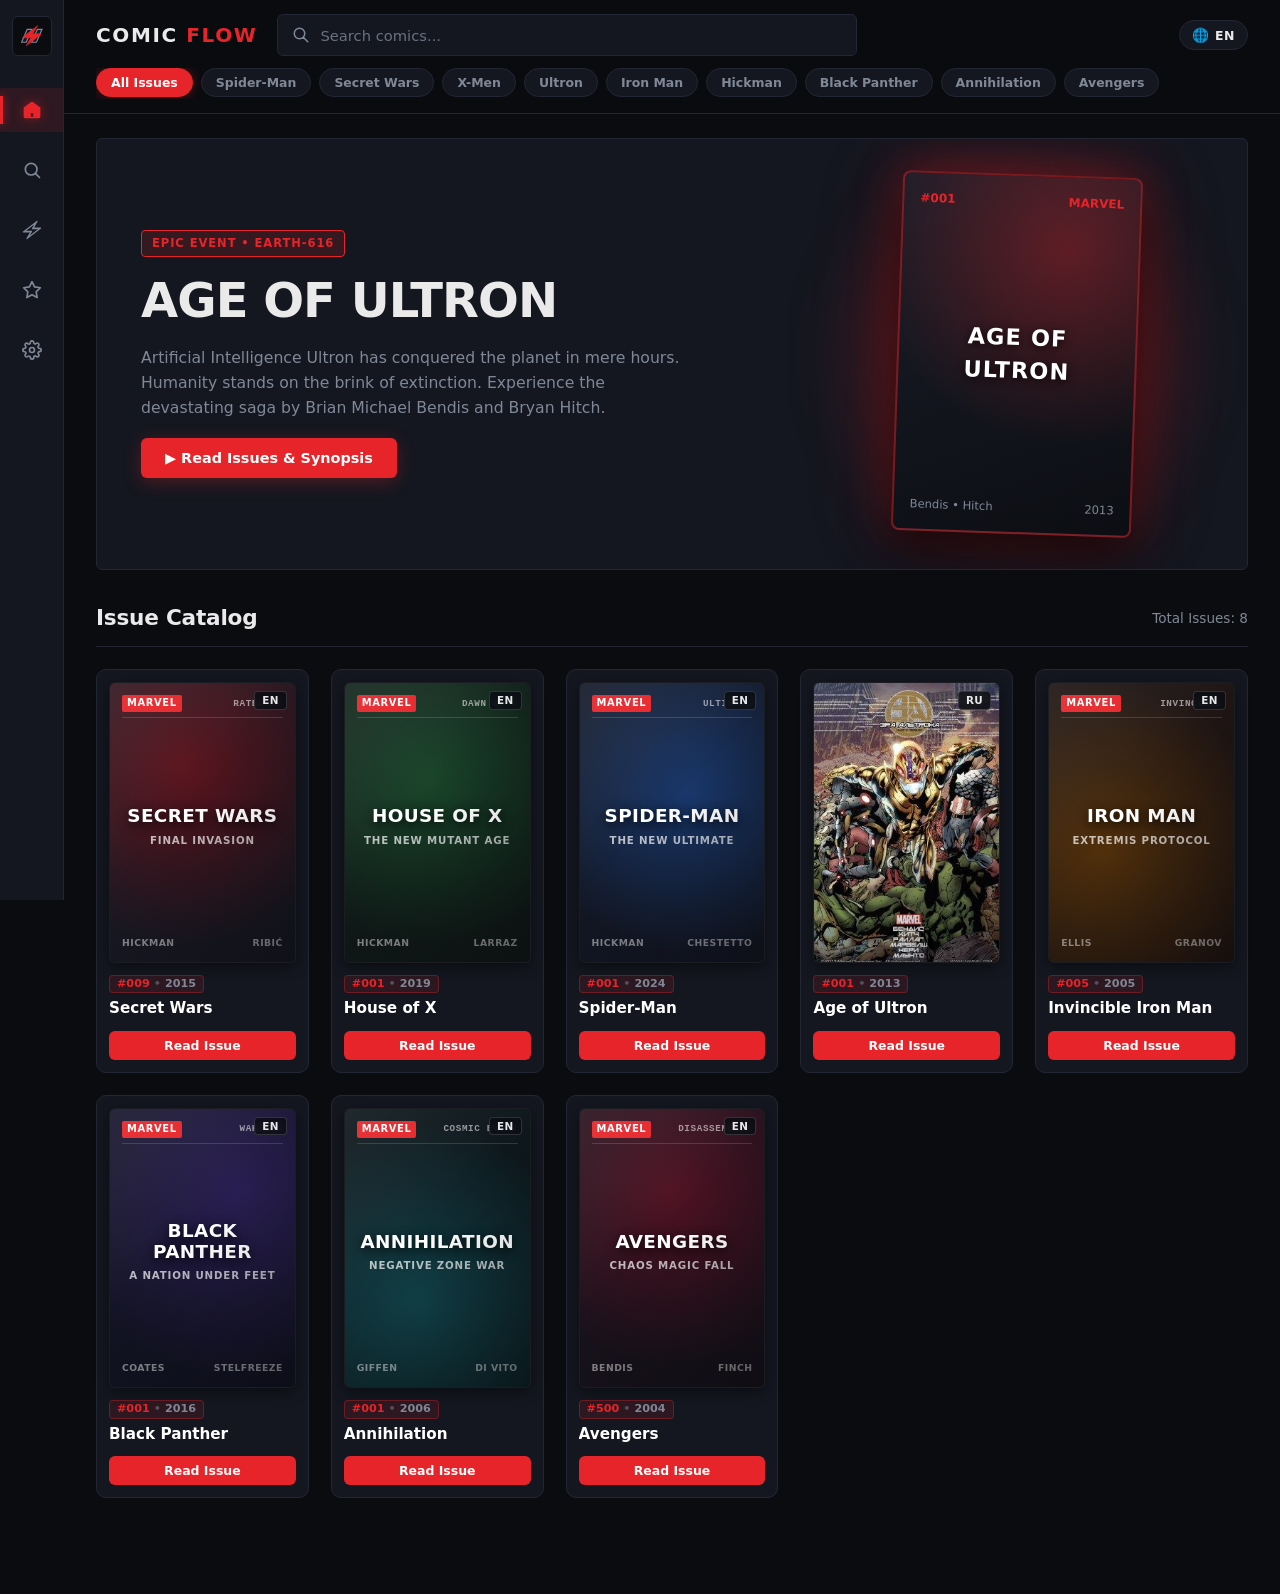
==== commit 1adc5a41: "feat(i18n): set English as base platform language, hero to Age of Ultron, and add canonical multi-la" ====
--- a/index.html
+++ b/index.html
@@ -1,5 +1,5 @@
 <!DOCTYPE html>
-<html lang="uk">
+<html lang="en">
 
 <head>
     <meta charset="UTF-8">
@@ -142,9 +142,9 @@
                         </label>
                     </form>
                     <div class="lang-switch-box">
-                        <button class="lang-btn" id="lang-menu-btn" aria-label="Зміна мови" title="Мова / Language">
+                        <button class="lang-btn" id="lang-menu-btn" aria-label="Change language" title="Language / Мова">
                             <span class="lang-globe">🌐</span>
-                            <span class="lang-curr-label" id="lang-curr-label">UA</span>
+                            <span class="lang-curr-label" id="lang-curr-label">EN</span>
                         </button>
                     </div>
                 </div>
@@ -156,15 +156,13 @@
                 <section class="app-view active" id="view-home">
                     <section class="hero">
                         <div class="hero-content">
-                            <span class="badge">Культова подія • Earth-616</span>
-                            <h1 class="hero-title">SECRET WARS</h1>
+                            <span class="badge">Epic Event • Earth-616</span>
+                            <h1 class="hero-title">AGE OF ULTRON</h1>
                             <p class="hero-desc">
-                                Зіткнення мультивсесвітів знищило залишки реальності. Залишився лише Світ Битв — планета
-                                під абсолютною владою Доктора Дума. Пориньте у культову сагу Джонатана Гікмана та
-                                дізнайтеся, як герої борються за відновлення всесвіту.
+                                Artificial Intelligence Ultron has conquered the planet in mere hours. Humanity stands on the brink of extinction. Experience the devastating saga by Brian Michael Bendis and Bryan Hitch.
                             </p>
-                            <button class="hero-read-btn js-open-title" data-comic-id="secret-wars">
-                                ▶ До випусків та опису
+                            <button class="hero-read-btn js-open-title" data-comic-id="ultron">
+                                ▶ Read Issues & Synopsis
                             </button>
                         </div>
 
@@ -174,10 +172,10 @@
                                     <span>#001</span>
                                     <span>MARVEL</span>
                                 </div>
-                                <div class="poster-logo">SECRET WARS</div>
+                                <div class="poster-logo">AGE OF ULTRON</div>
                                 <div class="poster-footer">
-                                    <span>Hickman • Ribić</span>
-                                    <span>2015</span>
+                                    <span>Bendis • Hitch</span>
+                                    <span>2013</span>
                                 </div>
                             </div>
                         </div>
@@ -247,33 +245,33 @@
                                     тренді</span>
                             </div>
                             <div class="trending-grid" id="trending-grid">
+                                <div class="trending-item" data-query="Age of Ultron">
+                                    <div class="trending-left">
+                                        <span class="trending-rank">1</span>
+                                        <span class="trending-query">Age of Ultron</span>
+                                    </div>
+                                    <span class="trending-badge" data-i18n="trendingCrossover">Кросовер</span>
+                                </div>
                                 <div class="trending-item" data-query="Secret Wars">
                                     <div class="trending-left">
-                                        <span class="trending-rank">1</span>
+                                        <span class="trending-rank">2</span>
                                         <span class="trending-query">Secret Wars</span>
                                     </div>
                                     <span class="trending-badge" data-i18n="trendingMultiverse">Мультивсесвіт</span>
                                 </div>
                                 <div class="trending-item" data-query="Spider-Man">
                                     <div class="trending-left">
-                                        <span class="trending-rank">2</span>
+                                        <span class="trending-rank">3</span>
                                         <span class="trending-query">Spider-Man</span>
                                     </div>
                                     <span class="trending-badge">Ultimate 1610</span>
                                 </div>
                                 <div class="trending-item" data-query="House of X">
                                     <div class="trending-left">
-                                        <span class="trending-rank">3</span>
+                                        <span class="trending-rank">4</span>
                                         <span class="trending-query">House of X</span>
                                     </div>
                                     <span class="trending-badge" data-i18n="trendingKrakoa">Кракоа</span>
-                                </div>
-                                <div class="trending-item" data-query="Ultron">
-                                    <div class="trending-left">
-                                        <span class="trending-rank">4</span>
-                                        <span class="trending-query">Age of Ultron</span>
-                                    </div>
-                                    <span class="trending-badge" data-i18n="trendingCrossover">Кросовер</span>
                                 </div>
                                 <div class="trending-item" data-query="Annihilation">
                                     <div class="trending-left">
@@ -344,8 +342,8 @@
                         </div>
 
                         <div class="event-tabs">
-                            <button class="event-tab-btn active" data-event="secret-wars">Secret Wars (2015)</button>
-                            <button class="event-tab-btn" data-event="age-of-ultron">Age of Ultron (2013)</button>
+                            <button class="event-tab-btn active" data-event="age-of-ultron">Age of Ultron (2013)</button>
+                            <button class="event-tab-btn" data-event="secret-wars">Secret Wars (2015)</button>
                             <button class="event-tab-btn" data-event="annihilation">Annihilation (2006)</button>
                         </div>
 
--- a/comicflow.css
+++ b/comicflow.css
@@ -1538,6 +1538,17 @@
     text-overflow: ellipsis;
     min-width: 0;
     width: 100%;
+}
+
+.card-orig-title {
+    display: block;
+    font-size: 0.72rem;
+    color: var(--text-muted);
+    white-space: nowrap;
+    overflow: hidden;
+    text-overflow: ellipsis;
+    margin-top: 1px;
+    letter-spacing: 0.02em;
 }
 
 .card-row-bottom {
@@ -2664,7 +2675,7 @@
     flex-direction: column;
     align-items: center;
     background-color: #07080b;
-    gap: 16px;
+    gap: 6px;
 }
 
 .reader-strip-container.mode-page {
@@ -2816,21 +2827,7 @@
 }
 
 .strip-page-badge {
-    position: absolute;
-    bottom: 12px;
-    right: 14px;
-    padding: 3px 9px;
-    border-radius: 999px;
-    background: rgba(11, 12, 16, 0.78);
-    backdrop-filter: blur(8px);
-    border: 1px solid rgba(255, 255, 255, 0.12);
-    font-size: 0.72rem;
-    font-weight: 700;
-    color: rgba(255, 255, 255, 0.85);
-    pointer-events: none;
-    user-select: none;
-    letter-spacing: 0.02em;
-    z-index: 2;
+    display: none !important;
 }
 
 .reader-end-chapter-card {
@@ -3814,12 +3811,12 @@
     .reader-strip-container {
         width: 100%;
         padding: 0 0 24px;
-        gap: 10px;
+        gap: 4px;
     }
 
     .comic-strip-image-page {
         border-radius: 0;
-        box-shadow: 0 4px 16px rgba(0, 0, 0, 0.5);
+        box-shadow: none;
     }
 }
 
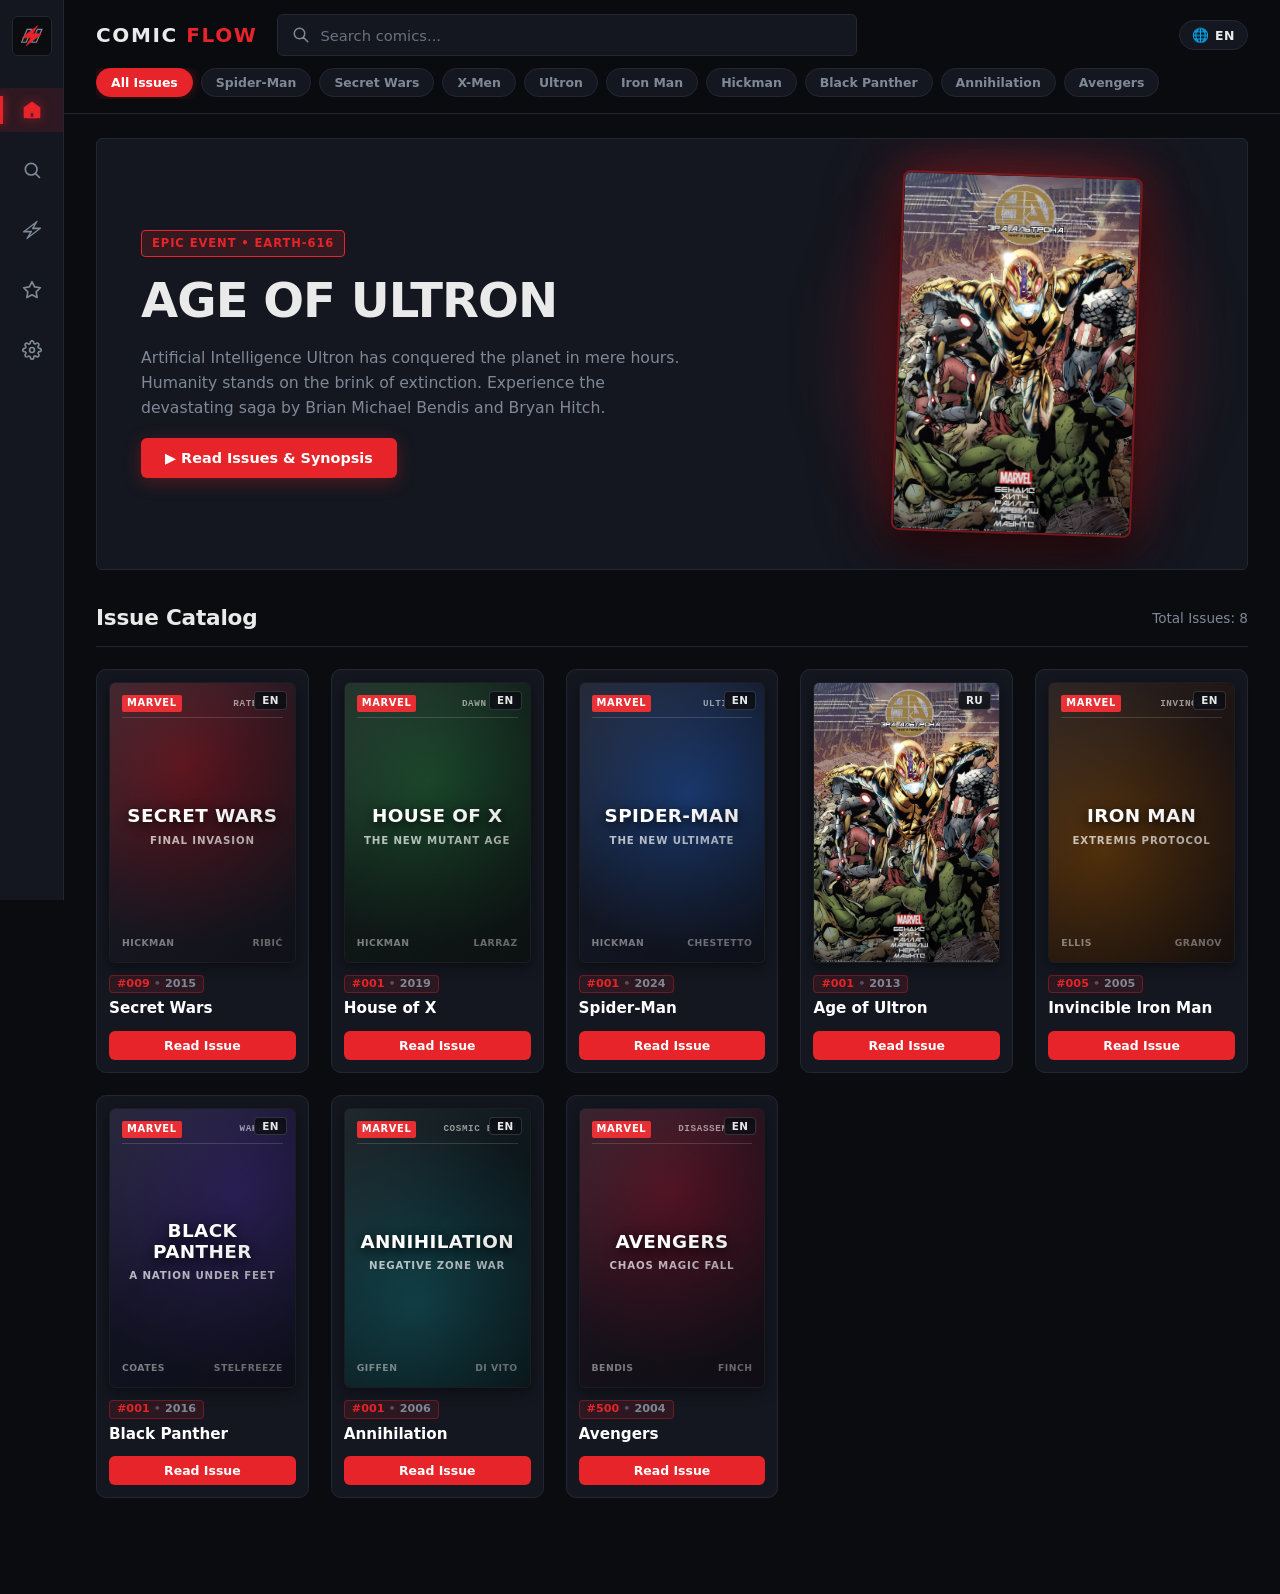
==== commit 79f3a865: "feat(hero): display high-res official comic cover in hero banner with interactive tilt and direct na" ====
--- a/index.html
+++ b/index.html
@@ -167,16 +167,9 @@
                         </div>
 
                         <div class="hero-art">
-                            <div class="hero-poster">
-                                <div class="poster-header">
-                                    <span>#001</span>
-                                    <span>MARVEL</span>
-                                </div>
-                                <div class="poster-logo">AGE OF ULTRON</div>
-                                <div class="poster-footer">
-                                    <span>Bendis • Hitch</span>
-                                    <span>2013</span>
-                                </div>
+                            <div class="hero-poster js-open-title" data-comic-id="ultron" role="button" tabindex="0" aria-label="Age of Ultron">
+                                <img src="images/ultron/cover.jpg" alt="Age of Ultron Original Cover" class="hero-poster-img" id="hero-poster-img">
+                                <div class="poster-shine"></div>
                             </div>
                         </div>
                     </section>
--- a/comicflow.css
+++ b/comicflow.css
@@ -1233,11 +1233,7 @@
         0 20px 45px rgba(0, 0, 0, 0.75),
         0 0 45px rgba(var(--accent-rgb), 0.4),
         0 0 90px rgba(var(--accent-rgb), 0.2);
-    display: flex;
-    flex-direction: column;
-    justify-content: space-between;
-    padding: 16px;
-    background: linear-gradient(160deg, #1a1e29 0%, #0c0e13 100%);
+    background: #0c0e13;
     position: relative;
     overflow: hidden;
     transform: rotate(2deg);
@@ -1246,12 +1242,36 @@
     cursor: pointer;
 }
 
+.hero-poster-img {
+    position: absolute;
+    inset: 0;
+    width: 100%;
+    height: 100%;
+    object-fit: cover;
+    display: block;
+    border-radius: 6px;
+    transition: transform 0.4s ease;
+}
+
+.poster-shine {
+    position: absolute;
+    inset: 0;
+    background: linear-gradient(135deg, rgba(255, 255, 255, 0.12) 0%, rgba(255, 255, 255, 0) 50%, rgba(0, 0, 0, 0.3) 100%);
+    pointer-events: none;
+    z-index: 3;
+    border-radius: 6px;
+}
+
 .hero-art:hover .hero-poster {
     transform: rotate(0deg) scale(1.03);
     box-shadow:
         0 25px 50px rgba(0, 0, 0, 0.8),
         0 0 60px rgba(var(--accent-rgb), 0.5),
         0 0 120px rgba(var(--accent-rgb), 0.25);
+}
+
+.hero-art:hover .hero-poster-img {
+    transform: scale(1.04);
 }
 
 .hero-poster::before {
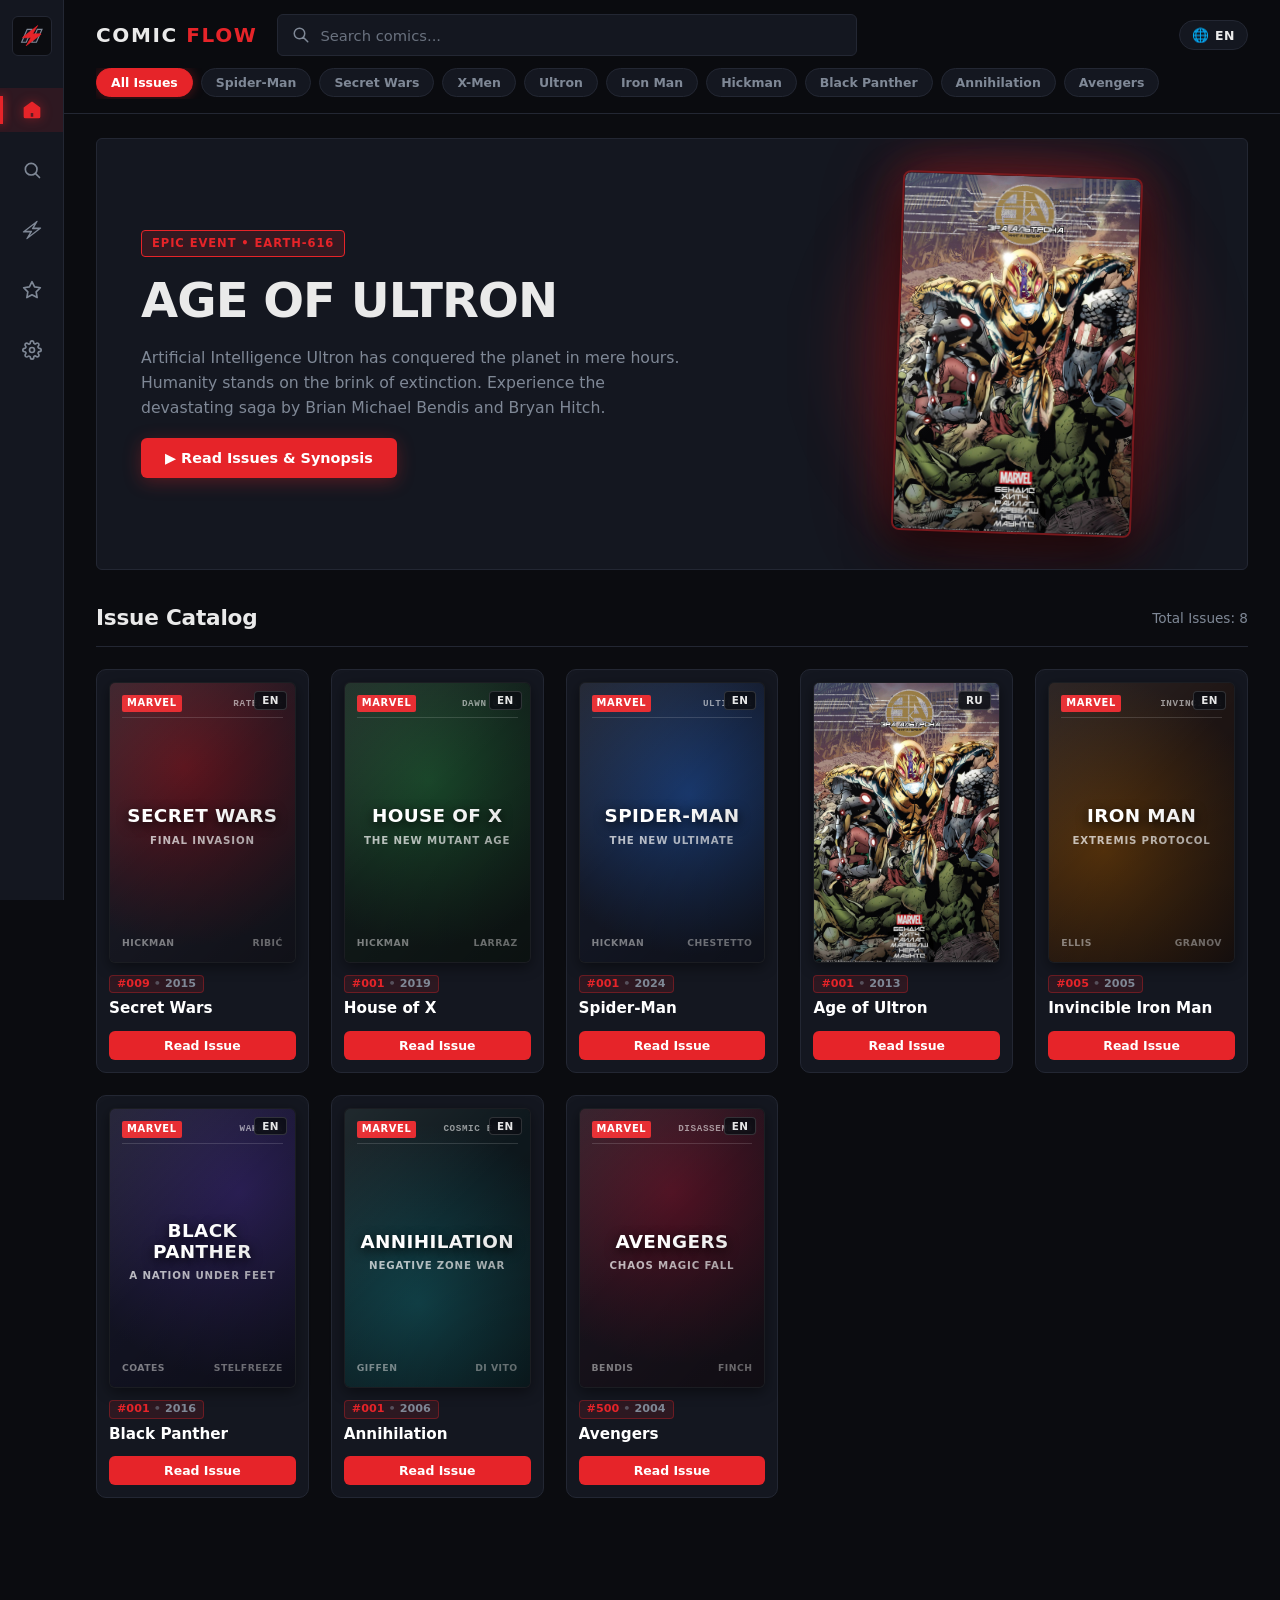
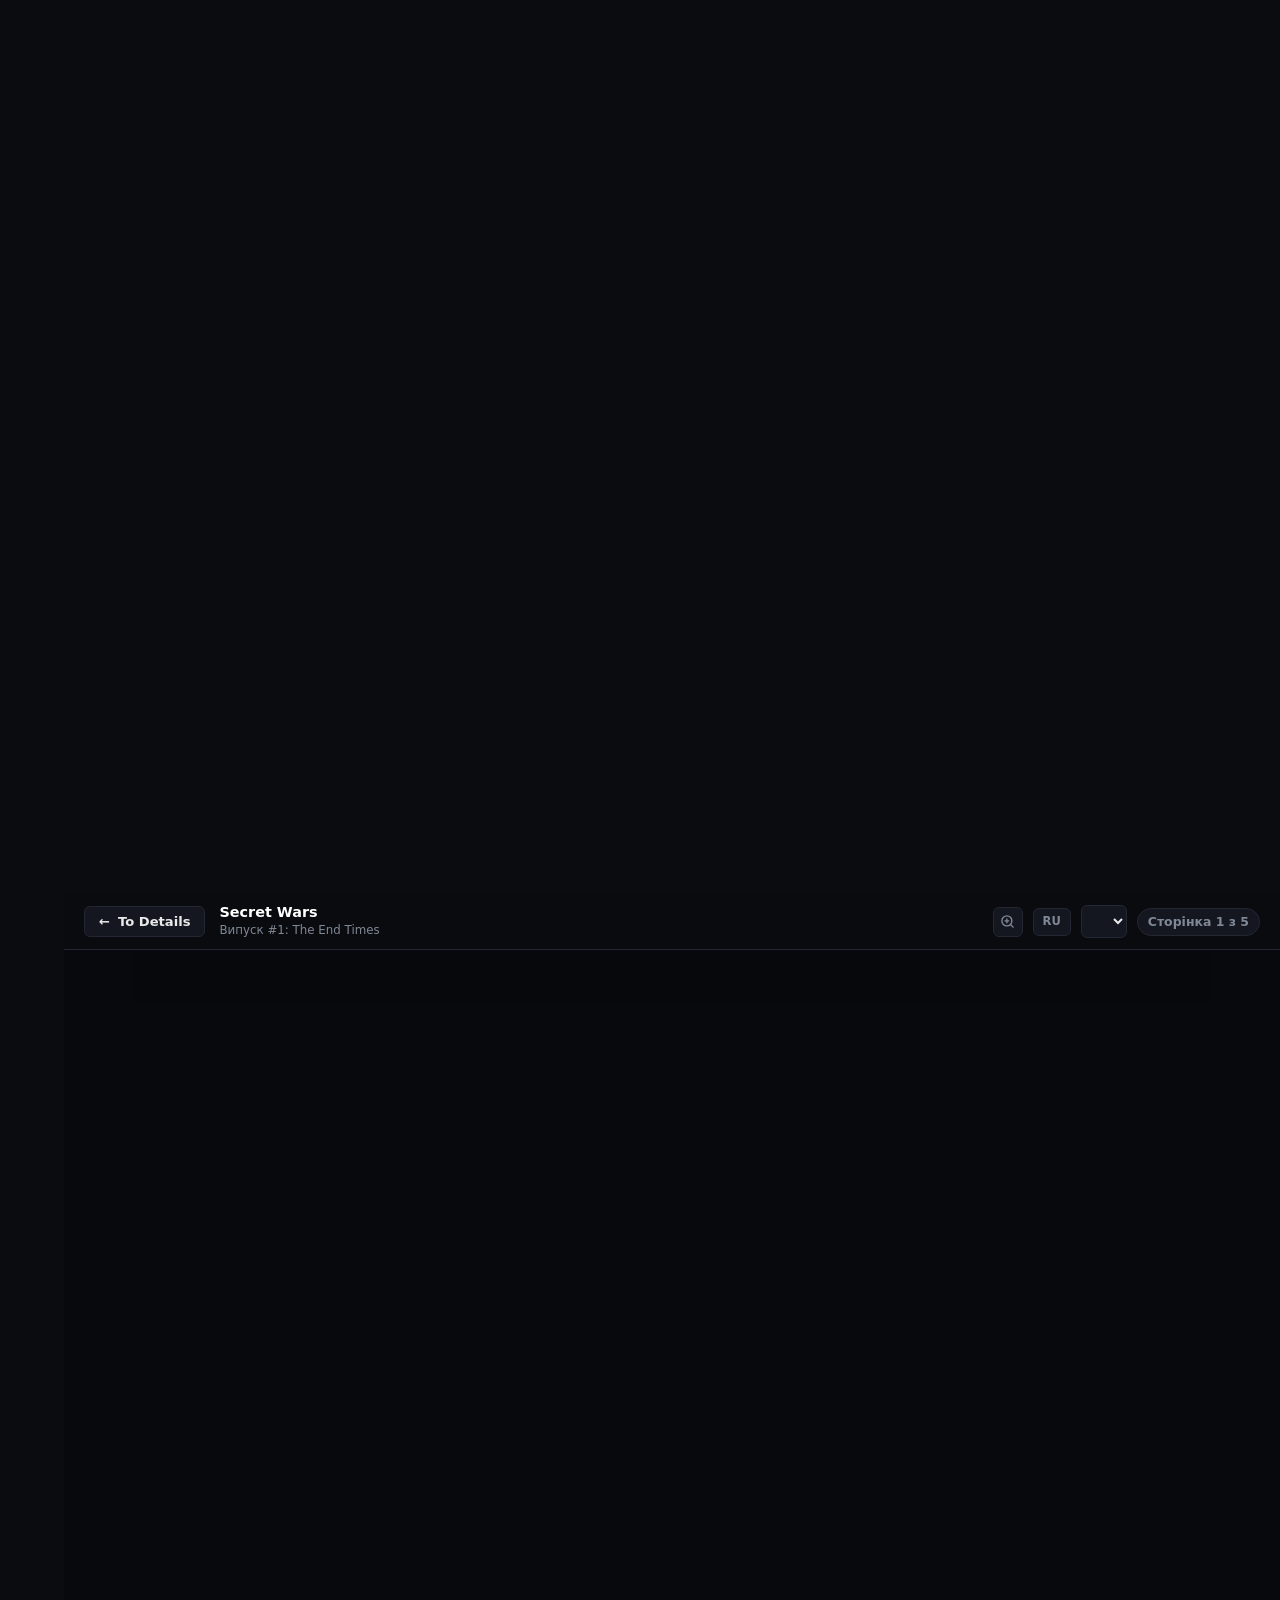
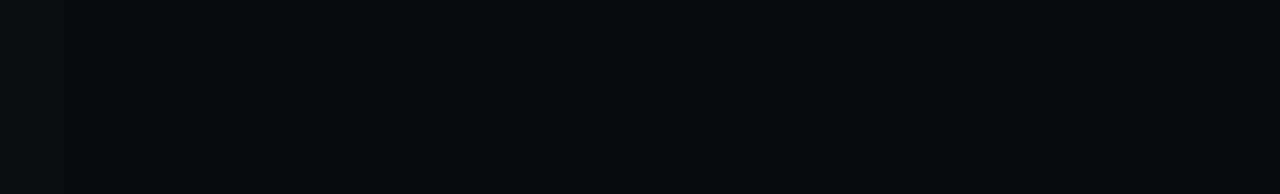
==== commit 002d2420: "feat(reader): restore natural intact panels, add zoom scale toggle button and smooth double-tap magn" ====
--- a/index.html
+++ b/index.html
@@ -17,15 +17,14 @@
     <link rel="stylesheet" href="comicflow.css">
     <script>
         try {
-            const a = localStorage.getItem('comicflow_accent');
-            if (a) {
-                document.documentElement.style.setProperty('--accent', a);
-                const h = a.replace('#', '');
-                const r = parseInt(h.substring(0, 2), 16);
-                const g = parseInt(h.substring(2, 4), 16);
-                const b = parseInt(h.substring(4, 6), 16);
-                document.documentElement.style.setProperty('--accent-rgb', `${r}, ${g}, ${b}`);
-            }
+            const a = localStorage.getItem('comic_theme_color') || localStorage.getItem('comicflow_accent') || '#E62429';
+            document.documentElement.style.setProperty('--accent', a);
+            const h = a.replace('#', '');
+            const r = parseInt(h.substring(0, 2), 16) || 230;
+            const g = parseInt(h.substring(2, 4), 16) || 36;
+            const b = parseInt(h.substring(4, 6), 16) || 41;
+            const rgb = localStorage.getItem('comic_theme_rgb') || `${r}, ${g}, ${b}`;
+            document.documentElement.style.setProperty('--accent-rgb', rgb);
         } catch (_) { }
     </script>
     <script src="comicflow.js" defer></script>
@@ -498,6 +497,14 @@
                                 </div>
                             </div>
                             <div class="reader-navbar-right">
+                                <button class="reader-zoom-toggle-btn" id="reader-zoom-toggle-btn" title="Масштаб" aria-label="Масштаб">
+                                    <svg width="15" height="15" viewBox="0 0 24 24" fill="none" stroke="currentColor" stroke-width="2.2" stroke-linecap="round" stroke-linejoin="round">
+                                        <circle cx="11" cy="11" r="8"></circle>
+                                        <line x1="21" y1="21" x2="16.65" y2="16.65"></line>
+                                        <line x1="11" y1="8" x2="11" y2="14"></line>
+                                        <line x1="8" y1="11" x2="14" y2="11"></line>
+                                    </svg>
+                                </button>
                                 <span class="reader-scan-lang-badge" id="reader-scan-lang-badge">RU</span>
                                 <select class="reader-chapter-select" id="reader-chapter-select"
                                     aria-label="Вибір розділу">
--- a/comicflow.css
+++ b/comicflow.css
@@ -549,7 +549,6 @@
     background: transparent !important;
     border: none !important;
     box-shadow: none !important;
-    animation: none !important;
 }
 
 .preloader-overlay.hidden-overlay {
@@ -974,21 +973,25 @@
     position: relative;
     min-height: 0;
     overflow-x: clip;
+    background-color: var(--bg-main);
 }
 
 .app-view {
     display: none;
     flex-direction: column;
     width: 100%;
+    background-color: var(--bg-main);
+    min-height: 100%;
 }
 
 .app-view.active {
     display: flex;
     position: relative;
     z-index: 2;
-}
-
-.app-view.active:not(.slide-from-right):not(.slide-from-left):not(.slide-from-pop) {
+    background-color: var(--bg-main);
+}
+
+.app-view.view-fade-in {
     animation: viewFadeIn 0.25s cubic-bezier(0.25, 1, 0.5, 1);
 }
 
@@ -1000,6 +1003,7 @@
     width: 100%;
     pointer-events: none;
     z-index: 1;
+    background-color: var(--bg-main);
 }
 
 .app-view.view-exiting-left {
@@ -1103,15 +1107,15 @@
     }
 
     100% {
-        transform: translate3d(-28%, 0, 0);
-        opacity: 0.65;
+        transform: translate3d(-100%, 0, 0);
+        opacity: 0;
     }
 }
 
 @keyframes slideViewInParallax {
     0% {
-        transform: translate3d(-28%, 0, 0);
-        opacity: 0.65;
+        transform: translate3d(-100%, 0, 0);
+        opacity: 0;
     }
 
     100% {
@@ -2511,6 +2515,7 @@
     display: block !important;
 }
 
+#view-reader,
 .reader-page {
     width: 100%;
     min-height: 100vh;
@@ -2598,8 +2603,44 @@
 .reader-navbar-right {
     display: flex;
     align-items: center;
-    gap: 12px;
+    gap: 10px;
     flex-shrink: 0;
+}
+
+.reader-zoom-toggle-btn {
+    display: inline-flex;
+    align-items: center;
+    justify-content: center;
+    width: 30px;
+    height: 30px;
+    background: var(--bg-card);
+    border: 1px solid var(--border);
+    border-radius: 6px;
+    color: var(--text-muted);
+    cursor: pointer;
+    transition: background 0.2s, border-color 0.2s, color 0.2s;
+    padding: 0;
+    flex-shrink: 0;
+}
+
+.reader-zoom-toggle-btn:hover,
+.reader-zoom-toggle-btn.active {
+    background: rgba(var(--accent-rgb), 0.16);
+    border-color: var(--accent);
+    color: var(--accent);
+}
+
+.reader-strip-container.is-magnified {
+    width: 135% !important;
+    max-width: 135% !important;
+}
+
+@media (max-width: 768px) {
+    .reader-strip-container.is-magnified {
+        width: 140% !important;
+        max-width: 140% !important;
+        margin-left: -20%;
+    }
 }
 
 .reader-chapter-select {
@@ -2844,6 +2885,18 @@
     user-select: none;
     -webkit-user-drag: none;
     background-color: #08090d;
+    transition: transform 0.22s cubic-bezier(0.2, 0, 0, 1);
+    transform-origin: center center;
+    cursor: zoom-in;
+    touch-action: manipulation;
+}
+
+.reader-strip-image.is-zoomed {
+    transform: scale(2.2);
+    z-index: 60;
+    position: relative;
+    cursor: zoom-out;
+    box-shadow: 0 12px 40px rgba(0, 0, 0, 0.85);
 }
 
 .strip-page-badge {
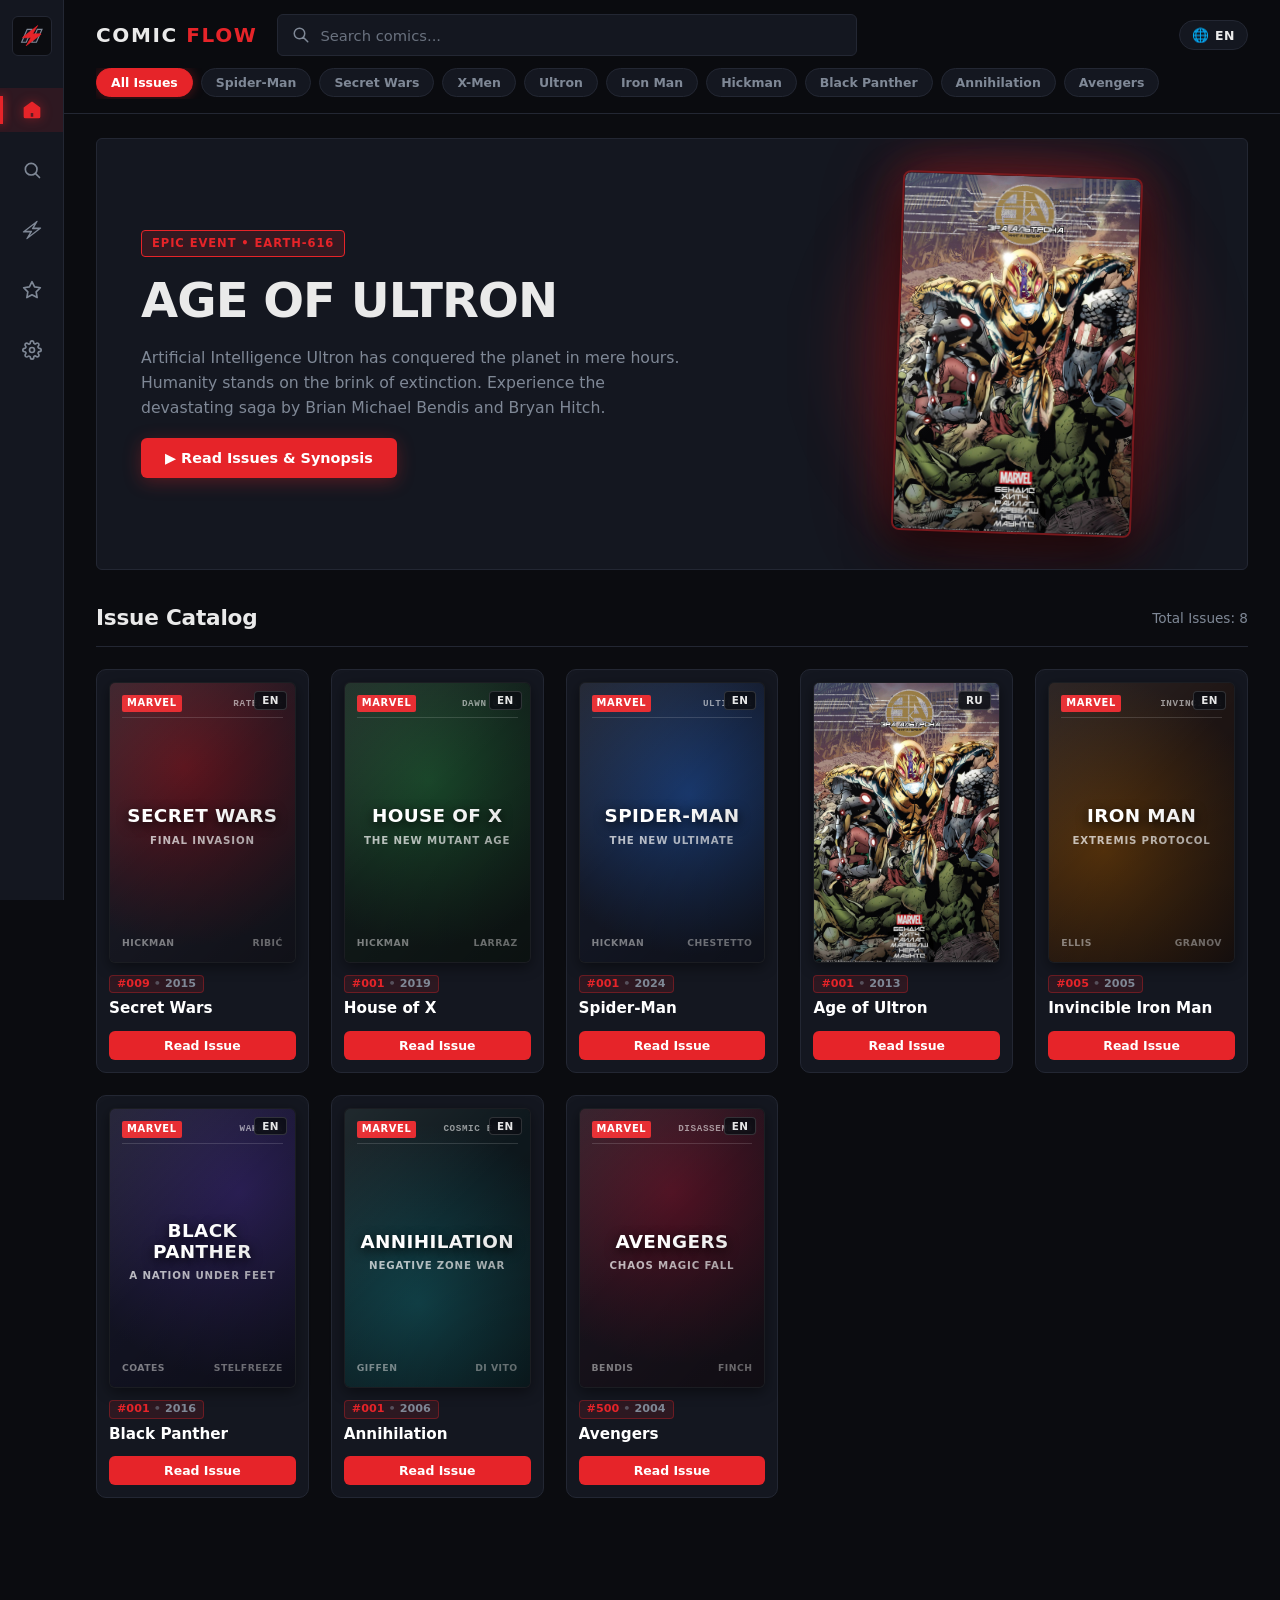
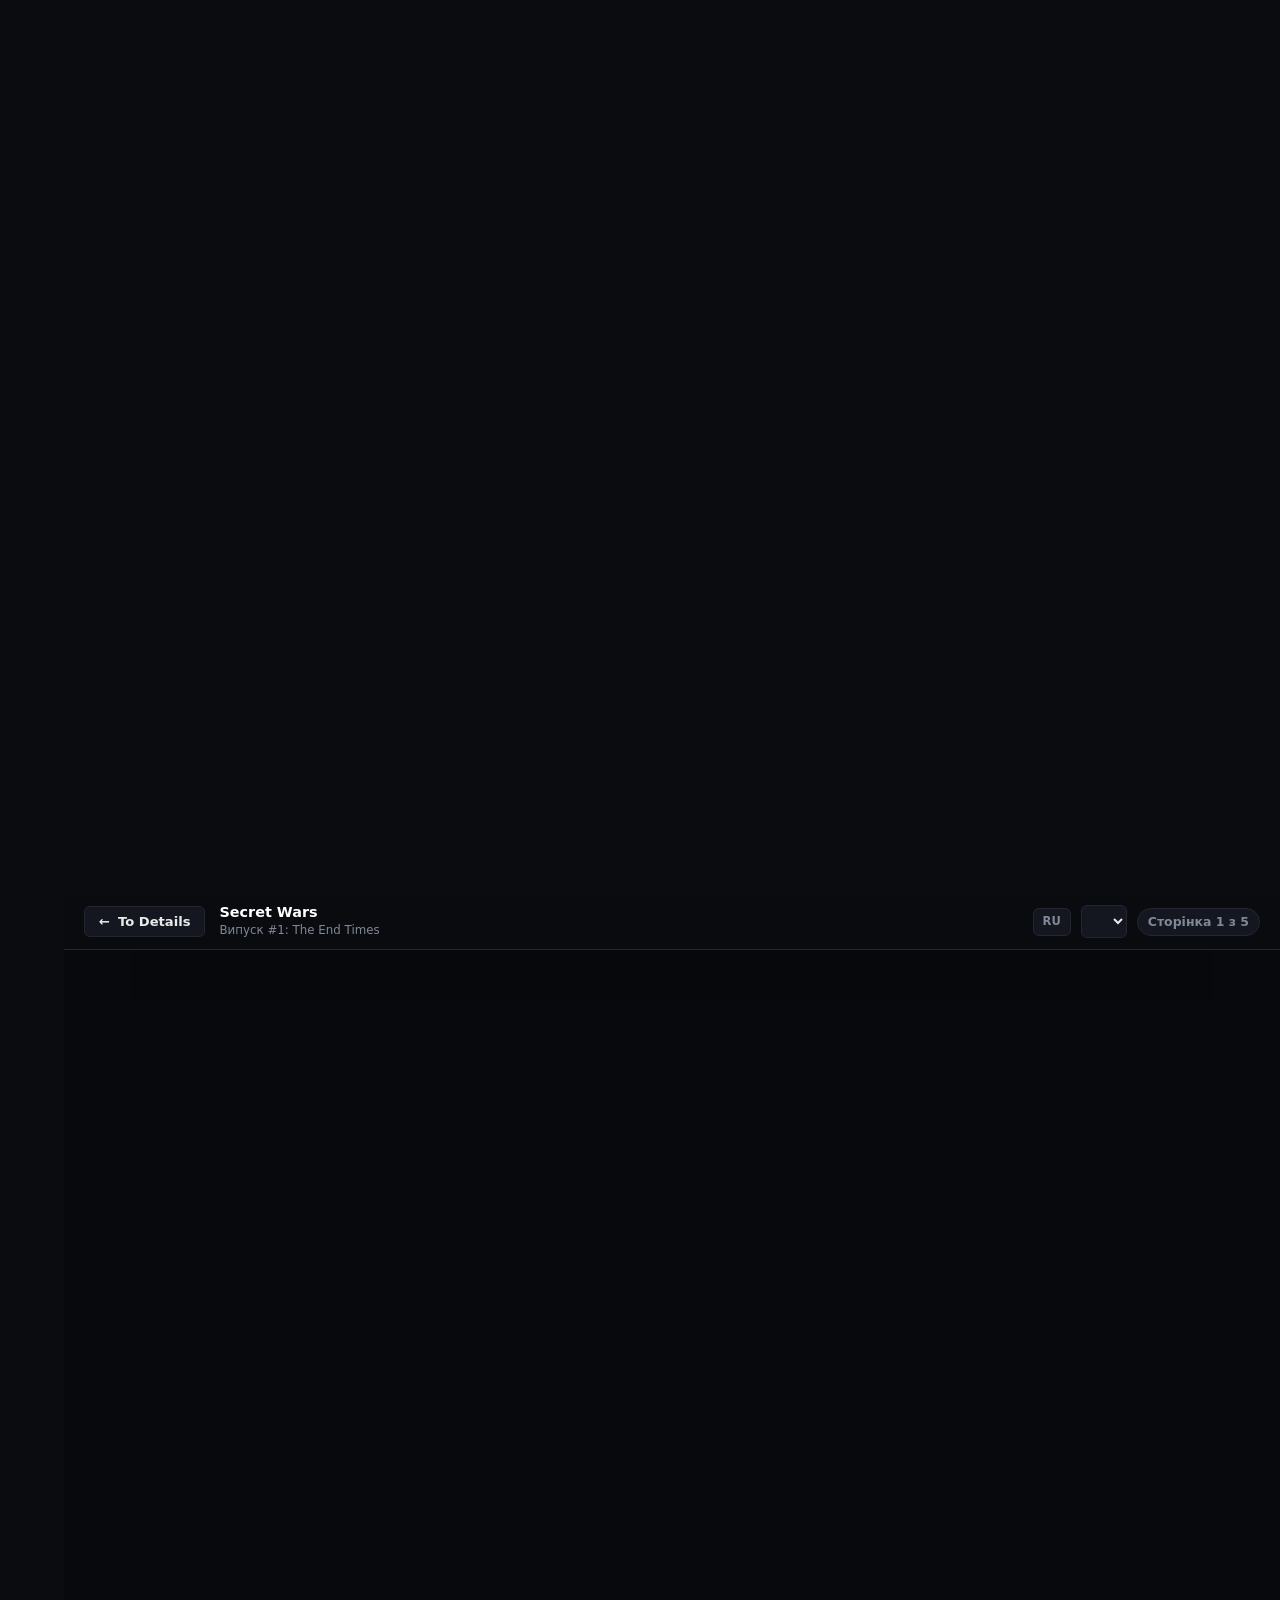
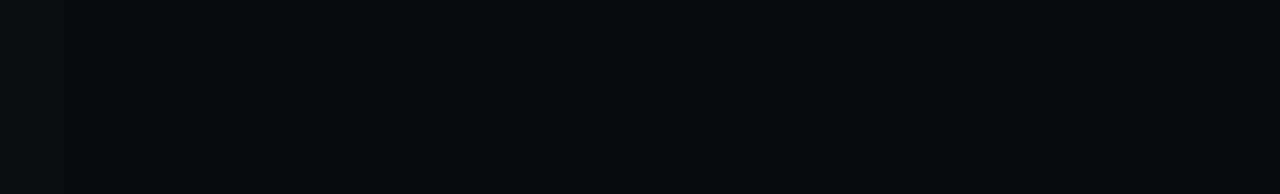
==== commit d3548235: "feat(reader): replace cramped navbar toggle with fullscreen gesture lightbox to prevent edge bubble " ====
--- a/index.html
+++ b/index.html
@@ -497,14 +497,6 @@
                                 </div>
                             </div>
                             <div class="reader-navbar-right">
-                                <button class="reader-zoom-toggle-btn" id="reader-zoom-toggle-btn" title="Масштаб" aria-label="Масштаб">
-                                    <svg width="15" height="15" viewBox="0 0 24 24" fill="none" stroke="currentColor" stroke-width="2.2" stroke-linecap="round" stroke-linejoin="round">
-                                        <circle cx="11" cy="11" r="8"></circle>
-                                        <line x1="21" y1="21" x2="16.65" y2="16.65"></line>
-                                        <line x1="11" y1="8" x2="11" y2="14"></line>
-                                        <line x1="8" y1="11" x2="14" y2="11"></line>
-                                    </svg>
-                                </button>
                                 <span class="reader-scan-lang-badge" id="reader-scan-lang-badge">RU</span>
                                 <select class="reader-chapter-select" id="reader-chapter-select"
                                     aria-label="Вибір розділу">
@@ -742,6 +734,13 @@
             </div>
         </div>
 
+        <div class="reader-lightbox hidden-overlay" id="reader-lightbox" role="dialog" aria-modal="true" aria-label="Перегляд кадру">
+            <button type="button" class="reader-lightbox-close" id="reader-lightbox-close" aria-label="Закрити">✕</button>
+            <div class="reader-lightbox-stage" id="reader-lightbox-stage">
+                <img class="reader-lightbox-img" id="reader-lightbox-img" src="" alt="Кадр">
+            </div>
+            <div class="reader-lightbox-hint" id="reader-lightbox-hint" data-i18n="lightboxHint">Подвійний клік або жест двома пальцями для зуму</div>
+        </div>
 
     </div>
 </body>
--- a/comicflow.css
+++ b/comicflow.css
@@ -2607,41 +2607,6 @@
     flex-shrink: 0;
 }
 
-.reader-zoom-toggle-btn {
-    display: inline-flex;
-    align-items: center;
-    justify-content: center;
-    width: 30px;
-    height: 30px;
-    background: var(--bg-card);
-    border: 1px solid var(--border);
-    border-radius: 6px;
-    color: var(--text-muted);
-    cursor: pointer;
-    transition: background 0.2s, border-color 0.2s, color 0.2s;
-    padding: 0;
-    flex-shrink: 0;
-}
-
-.reader-zoom-toggle-btn:hover,
-.reader-zoom-toggle-btn.active {
-    background: rgba(var(--accent-rgb), 0.16);
-    border-color: var(--accent);
-    color: var(--accent);
-}
-
-.reader-strip-container.is-magnified {
-    width: 135% !important;
-    max-width: 135% !important;
-}
-
-@media (max-width: 768px) {
-    .reader-strip-container.is-magnified {
-        width: 140% !important;
-        max-width: 140% !important;
-        margin-left: -20%;
-    }
-}
 
 .reader-chapter-select {
     padding: 7px 12px;
@@ -2891,12 +2856,95 @@
     touch-action: manipulation;
 }
 
-.reader-strip-image.is-zoomed {
-    transform: scale(2.2);
-    z-index: 60;
-    position: relative;
-    cursor: zoom-out;
-    box-shadow: 0 12px 40px rgba(0, 0, 0, 0.85);
+.reader-lightbox {
+    position: fixed;
+    inset: 0;
+    z-index: 99999;
+    background: rgba(0, 0, 0, 0.95);
+    display: flex;
+    align-items: center;
+    justify-content: center;
+    touch-action: none;
+    user-select: none;
+    -webkit-user-select: none;
+    transition: opacity 0.22s ease, visibility 0.22s ease;
+}
+
+.reader-lightbox.hidden-overlay {
+    opacity: 0;
+    visibility: hidden;
+    pointer-events: none;
+}
+
+.reader-lightbox-stage {
+    position: absolute;
+    inset: 0;
+    display: flex;
+    align-items: center;
+    justify-content: center;
+    overflow: hidden;
+    touch-action: none;
+}
+
+.reader-lightbox-img {
+    max-width: 100vw;
+    max-height: 100vh;
+    width: auto;
+    height: auto;
+    object-fit: contain;
+    transform-origin: center center;
+    will-change: transform;
+    pointer-events: auto;
+    -webkit-user-drag: none;
+    user-select: none;
+}
+
+.reader-lightbox-close {
+    position: absolute;
+    top: calc(env(safe-area-inset-top, 0px) + 14px);
+    right: calc(env(safe-area-inset-right, 0px) + 14px);
+    width: 40px;
+    height: 40px;
+    border-radius: 50%;
+    background: rgba(255, 255, 255, 0.14);
+    backdrop-filter: blur(8px);
+    border: 1px solid rgba(255, 255, 255, 0.2);
+    color: #fff;
+    font-size: 19px;
+    line-height: 1;
+    display: flex;
+    align-items: center;
+    justify-content: center;
+    cursor: pointer;
+    z-index: 10;
+    transition: background 0.18s, transform 0.18s;
+}
+
+.reader-lightbox-close:hover {
+    background: rgba(255, 255, 255, 0.28);
+    transform: scale(1.06);
+}
+
+.reader-lightbox-hint {
+    position: absolute;
+    bottom: calc(env(safe-area-inset-bottom, 0px) + 20px);
+    left: 50%;
+    transform: translateX(-50%);
+    background: rgba(0, 0, 0, 0.75);
+    border: 1px solid rgba(255, 255, 255, 0.15);
+    color: rgba(255, 255, 255, 0.88);
+    font-size: 0.78rem;
+    font-weight: 600;
+    padding: 6px 14px;
+    border-radius: 20px;
+    pointer-events: none;
+    z-index: 9;
+    white-space: nowrap;
+    transition: opacity 0.4s ease;
+}
+
+.reader-lightbox-hint.fade-out {
+    opacity: 0;
 }
 
 .strip-page-badge {
